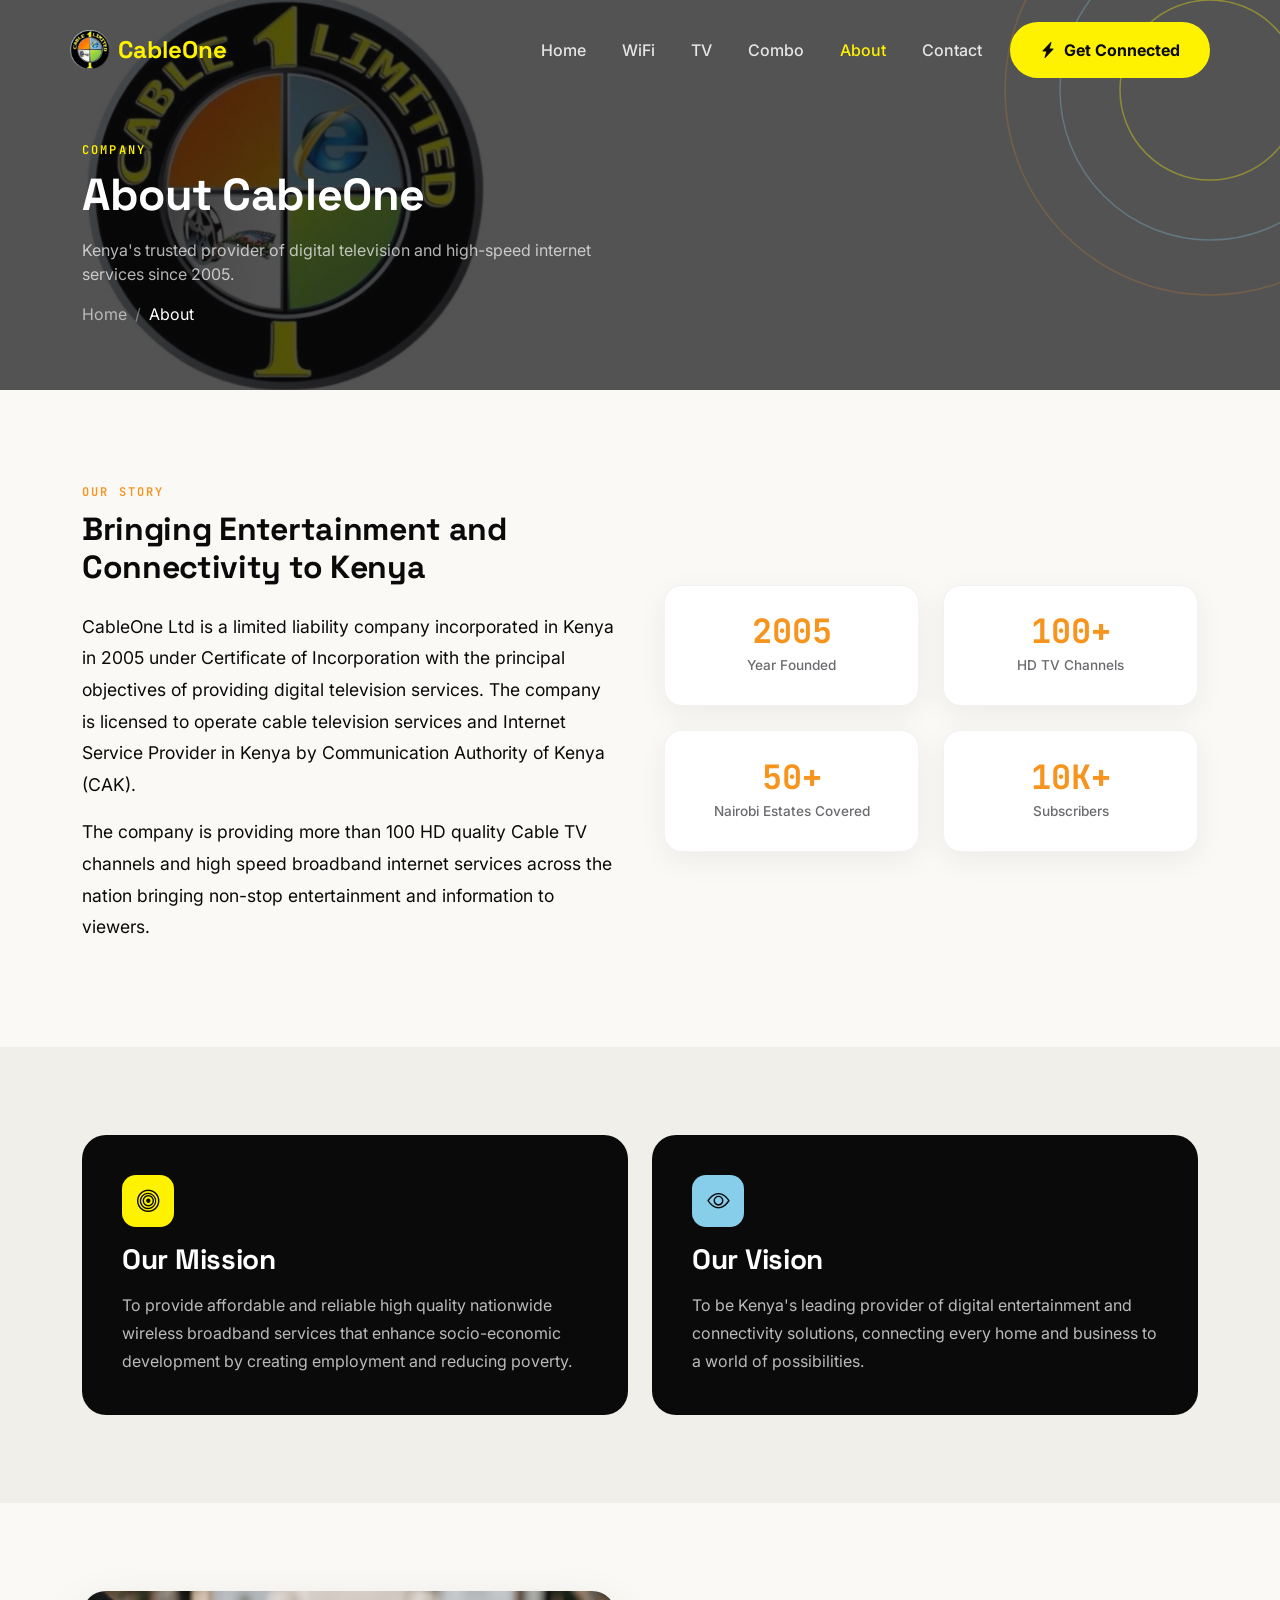
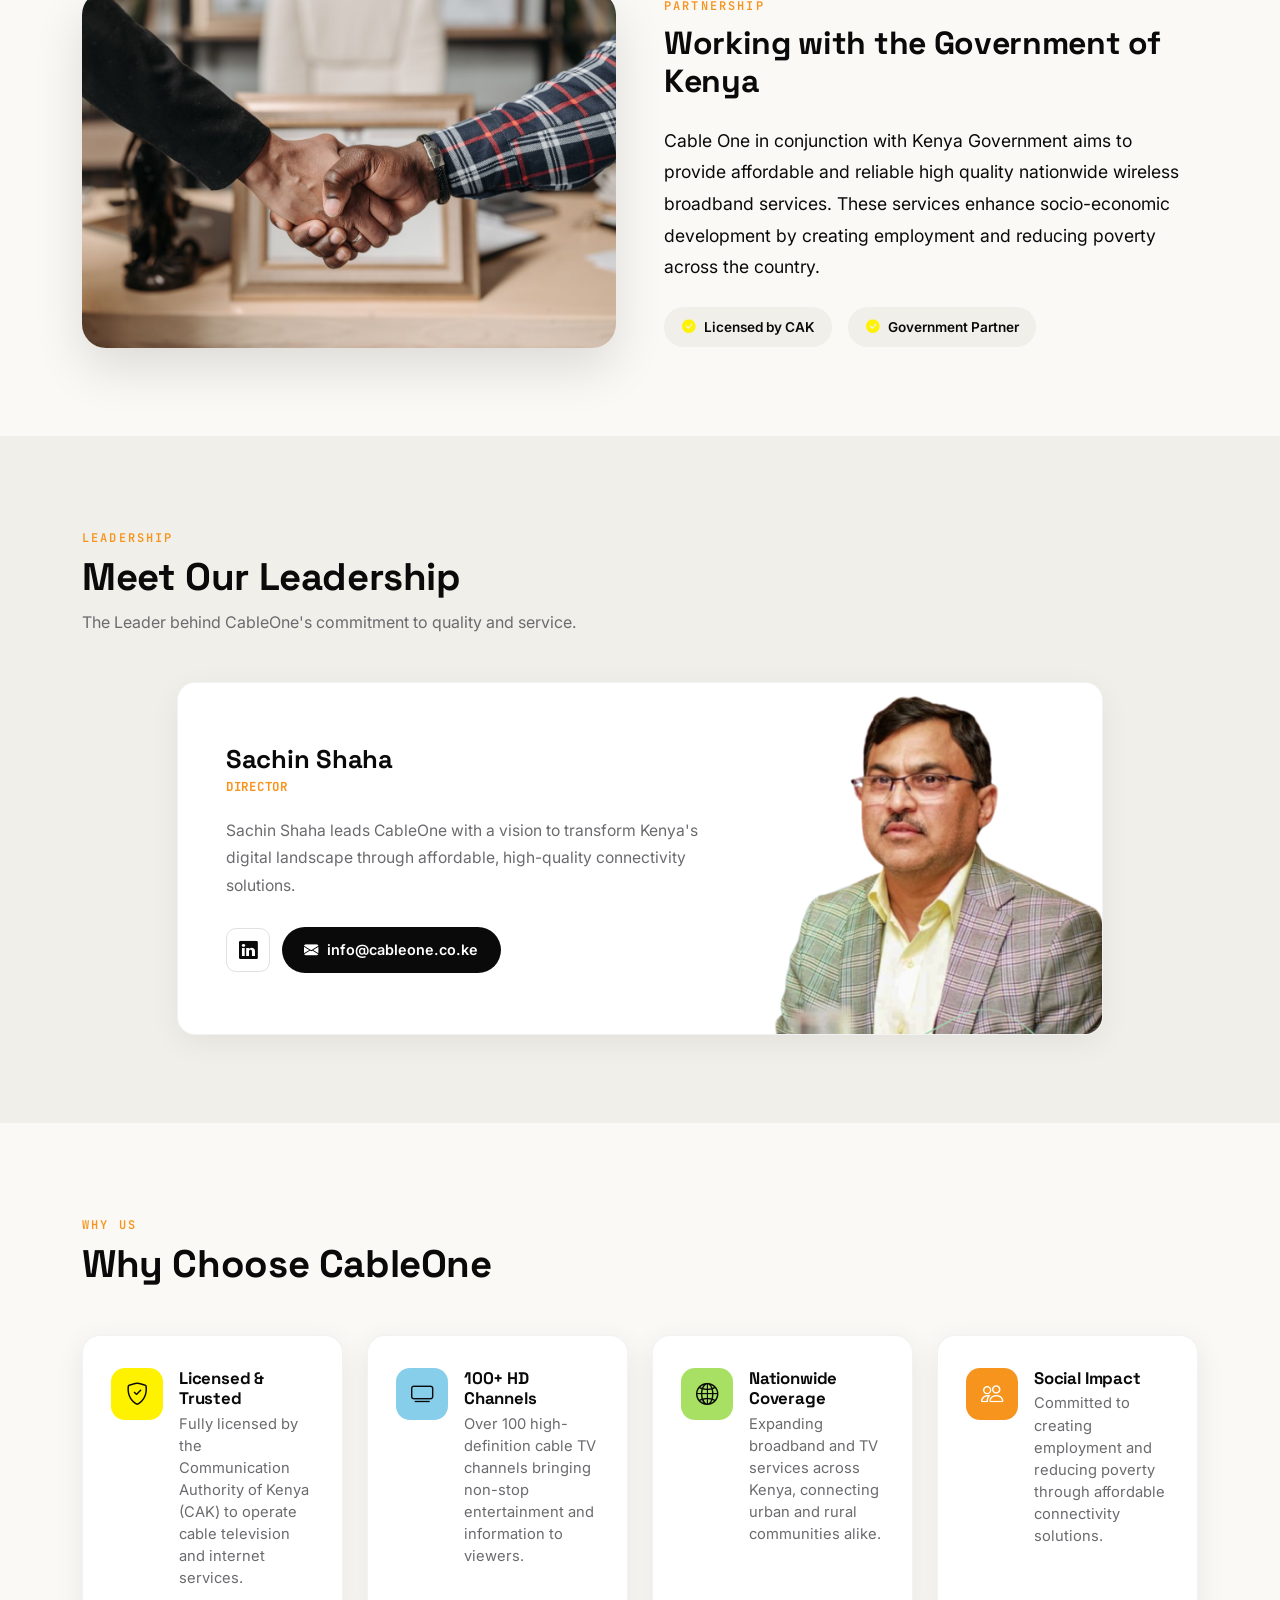
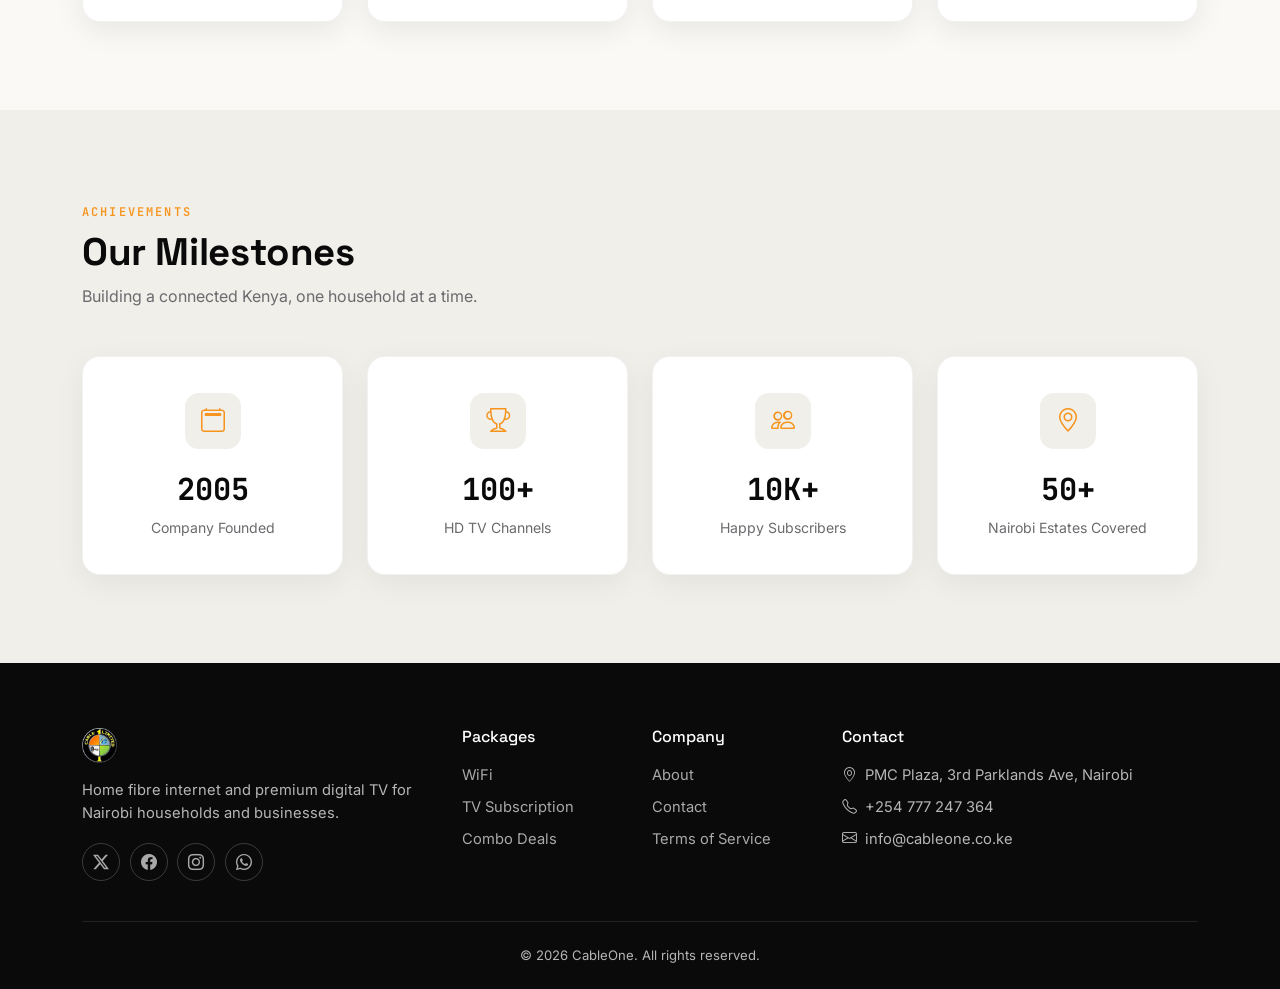
==== about.html @ 4de92687 "Leadership section updated" ====
<!DOCTYPE html>
<html lang="en">
<head>
  <meta charset="utf-8">
  <meta name="viewport" content="width=device-width, initial-scale=1.0">
  <title>About Us — CableOne</title>
  <meta name="description" content="Cable One Ltd is a leading provider of digital television and high-speed internet services in Kenya since 2005.">

  <!-- Favicon -->
  <link rel="icon" type="image/png" sizes="32x32" href="assets/img/cable-one-logo.png">
  <link rel="icon" type="image/png" sizes="16x16" href="assets/img/cable-one-logo.png">
  <link rel="apple-touch-icon" href="assets/img/cable-one-logo.png">

  <link rel="preconnect" href="https://fonts.googleapis.com">
  <link rel="preconnect" href="https://fonts.gstatic.com" crossorigin>
  <link href="https://fonts.googleapis.com/css2?family=Space+Grotesk:wght@500;700&family=Inter:wght@400;500;600;700&family=JetBrains+Mono:wght@500;700&display=swap" rel="stylesheet">

  <link href="https://cdn.jsdelivr.net/npm/bootstrap@5.3.3/dist/css/bootstrap.min.css" rel="stylesheet">
  <link rel="stylesheet" href="https://cdn.jsdelivr.net/npm/bootstrap-icons@1.11.3/font/bootstrap-icons.css">
  <link href="assets/css/style.css" rel="stylesheet">
</head>
<body>

  <!-- Preloader -->
  <div id="preloader">
    <div class="preloader-inner">
      <img src="assets/img/cable-one-logo.png" alt="CableOne" class="preloader-logo">
    </div>
  </div>

  <!-- Header -->
  <header class="c1-header">
    <nav class="navbar navbar-expand-lg container">
      <a class="navbar-brand" href="index.html">
        <img src="assets/img/cable-one-logo.png" alt="CableOne" height="40" class="brand-logo">
        <span style="color: #fff200;">CableOne</span>
      </a>
      <button class="navbar-toggler" type="button" data-bs-toggle="collapse" data-bs-target="#navMain">
        <i class="bi bi-list fs-2" style="color: #fff200;"></i>
      </button>
      <div class="collapse navbar-collapse justify-content-end" id="navMain">
        <ul class="navbar-nav align-items-lg-center gap-lg-1">
          <li class="nav-item"><a class="nav-link" href="index.html">Home</a></li>
          <li class="nav-item"><a class="nav-link" href="wifi.html">WiFi</a></li>
          <li class="nav-item"><a class="nav-link" href="tv.html">TV</a></li>
          <li class="nav-item"><a class="nav-link" href="combo.html">Combo</a></li>
          <li class="nav-item"><a class="nav-link active" href="about.html">About</a></li>
          <li class="nav-item"><a class="nav-link" href="index.html#contact">Contact</a></li>
          <li class="nav-item ms-lg-2 mt-2 mt-lg-0">
            <a class="btn-c1-primary" href="index.html#packages"><i class="bi bi-lightning-charge-fill"></i> Get Connected</a>
          </li>
        </ul>
      </div>
    </nav>
  </header>

  <!-- Hero -->
  <section class="page-hero" style="background-image: url('assets/img/about-us.jpeg'); background-size: cover; background-position: center; position: relative;">
    <div style="position: absolute; top: 0; left: 0; width: 100%; height: 100%; background: rgba(10, 10, 10, 0.7); z-index: 0;"></div>
    <svg class="signal-arcs" viewBox="0 0 420 420" xmlns="http://www.w3.org/2000/svg" style="z-index: 1;">
      <circle cx="210" cy="210" r="90" fill="none" stroke="#fff200" stroke-width="1.5" opacity="0.35"></circle>
      <circle cx="210" cy="210" r="150" fill="none" stroke="#87ceeb" stroke-width="1.5" opacity="0.3"></circle>
      <circle cx="210" cy="210" r="205" fill="none" stroke="#f7941e" stroke-width="1.5" opacity="0.2"></circle>
    </svg>
    <div class="container position-relative" style="z-index: 2;">
      <span class="eyebrow on-dark">Company</span>
      <h1 class="mt-2 mb-3" style="font-size:clamp(2rem,4vw,2.8rem);">About CableOne</h1>
      <p style="color:rgba(255,255,255,.7);max-width:520px;">Kenya's trusted provider of digital television and high-speed internet services since 2005.</p>
      <nav aria-label="breadcrumb" class="mt-3">
        <ol class="breadcrumb mb-0" style="--bs-breadcrumb-divider-color: rgba(255,255,255,.4);">
          <li class="breadcrumb-item"><a href="index.html" style="color:rgba(255,255,255,.6);">Home</a></li>
          <li class="breadcrumb-item active" style="color:#fff;" aria-current="page">About</li>
        </ol>
      </nav>
    </div>
  </section>

  <!-- Introduction -->
  <section class="section">
    <div class="container">
      <div class="row align-items-center g-5">
        <div class="col-lg-6">
          <span class="eyebrow">Our Story</span>
          <h2 class="mt-2 mb-4">Bringing Entertainment and Connectivity to Kenya</h2>
          <p style="font-size:1.1rem; line-height:1.8;">CableOne Ltd is a limited liability company incorporated in Kenya in 2005 under Certificate of Incorporation with the principal objectives of providing digital television services. The company is licensed to operate cable television services and Internet Service Provider in Kenya by Communication Authority of Kenya (CAK).</p>
          <p style="font-size:1.1rem; line-height:1.8;">The company is providing more than 100 HD quality Cable TV channels and high speed broadband internet services across the nation bringing non-stop entertainment and information to viewers.</p>
        </div>
        <div class="col-lg-6">
          <div class="row g-4">
            <div class="col-6">
              <div class="stat-card">
                <div class="stat-number">2005</div>
                <div class="stat-label">Year Founded</div>
              </div>
            </div>
            <div class="col-6">
              <div class="stat-card">
                <div class="stat-number">100+</div>
                <div class="stat-label">HD TV Channels</div>
              </div>
            </div>
            <div class="col-6">
              <div class="stat-card">
                <div class="stat-number">50+</div>
                <div class="stat-label">Nairobi Estates Covered</div>
              </div>
            </div>
            <div class="col-6">
              <div class="stat-card">
                <div class="stat-number">10K+</div>
                <div class="stat-label">Subscribers</div>
              </div>
            </div>
          </div>
        </div>
      </div>
    </div>
  </section>

  <!-- Mission & Vision -->
  <section class="section section-alt">
    <div class="container">
      <div class="row g-4">
        <div class="col-lg-6">
          <div class="mission-card">
            <div class="icon-badge" style="background:var(--c1-yellow); color:var(--ink);"><i class="bi bi-bullseye"></i></div>
            <h3 class="mt-3">Our Mission</h3>
            <p>To provide affordable and reliable high quality nationwide wireless broadband services that enhance socio-economic development by creating employment and reducing poverty.</p>
          </div>
        </div>
        <div class="col-lg-6">
          <div class="mission-card">
            <div class="icon-badge" style="background:var(--c1-blue);"><i class="bi bi-eye"></i></div>
            <h3 class="mt-3">Our Vision</h3>
            <p>To be Kenya's leading provider of digital entertainment and connectivity solutions, connecting every home and business to a world of possibilities.</p>
          </div>
        </div>
      </div>
    </div>
  </section>

  <!-- Government Partnership -->
  <section class="section">
    <div class="container">
      <div class="row align-items-center g-5">
        <div class="col-lg-6 order-lg-2">
          <span class="eyebrow">Partnership</span>
          <h2 class="mt-2 mb-4">Working with the Government of Kenya</h2>
          <p style="font-size:1.1rem; line-height:1.8;">Cable One in conjunction with Kenya Government aims to provide affordable and reliable high quality nationwide wireless broadband services. These services enhance socio-economic development by creating employment and reducing poverty across the country.</p>
          <div class="d-flex gap-3 mt-4">
            <div class="partnership-badge">
              <i class="bi bi-check-circle-fill" style="color:var(--c1-yellow);"></i> Licensed by CAK
            </div>
            <div class="partnership-badge">
              <i class="bi bi-check-circle-fill" style="color:var(--c1-yellow);"></i> Government Partner
            </div>
          </div>
        </div>
        <div class="col-lg-6 order-lg-1">
          <div class="partner-image">
            <img src="assets/img/government-partnership.jpg" alt="CableOne Government Partnership" class="img-fluid rounded-4" style="width:100%; min-height:300px; background:var(--c1-dark); object-fit:cover;">
          </div>
        </div>
      </div>
    </div>
  </section>

  <!-- Leadership -->
  <section id="leadership" class="section section-alt">
    <div class="container">
      <div class="section-title">
        <span class="eyebrow">Leadership</span>
        <h2>Meet Our Leadership</h2>
        <p>The Leader behind CableOne's commitment to quality and service.</p>
      </div>

      <div class="row justify-content-center">
        <div class="col-lg-10">
          <div class="leader-card">
            <div class="leader-info">
              <h4>Sachin Shaha</h4>
              <p class="leader-title">Director</p>
              <p class="leader-bio">Sachin Shaha leads CableOne with a vision to transform Kenya's digital landscape through affordable, high-quality connectivity solutions.</p>
              <div class="leader-social">
                <a href="#" aria-label="LinkedIn" class="social-icon-btn"><i class="bi bi-linkedin"></i></a>
                <a href="mailto:info@cableone.co.ke" class="social-email-btn"><i class="bi bi-envelope-fill"></i> info@cableone.co.ke</a>
              </div>
            </div>
            <div class="leader-photo">
              <img src="assets/img/SACHIN-2.png" alt="Sachin Shaha, Director of CableOne">
            </div>
          </div>
        </div>
      </div>
    </div>
  </section>

  <!-- Why Choose Us -->
  <section class="section">
    <div class="container">
      <div class="section-title">
        <span class="eyebrow">Why Us</span>
        <h2>Why Choose CableOne</h2>
      </div>
      <div class="row g-4">
        <div class="col-md-6 col-lg-3">
          <div class="why-card">
            <div class="icon-badge"><i class="bi bi-shield-check"></i></div>
            <div>
              <h4>Licensed & Trusted</h4>
              <p>Fully licensed by the Communication Authority of Kenya (CAK) to operate cable television and internet services.</p>
            </div>
          </div>
        </div>
        <div class="col-md-6 col-lg-3">
          <div class="why-card">
            <div class="icon-badge" style="background:var(--c1-blue);"><i class="bi bi-tv"></i></div>
            <div>
              <h4>100+ HD Channels</h4>
              <p>Over 100 high-definition cable TV channels bringing non-stop entertainment and information to viewers.</p>
            </div>
          </div>
        </div>
        <div class="col-md-6 col-lg-3">
          <div class="why-card">
            <div class="icon-badge" style="background:var(--c1-green);"><i class="bi bi-globe2"></i></div>
            <div>
              <h4>Nationwide Coverage</h4>
              <p>Expanding broadband and TV services across Kenya, connecting urban and rural communities alike.</p>
            </div>
          </div>
        </div>
        <div class="col-md-6 col-lg-3">
          <div class="why-card">
            <div class="icon-badge" style="background:var(--c1-orange);color:#fff;"><i class="bi bi-people"></i></div>
            <div>
              <h4>Social Impact</h4>
              <p>Committed to creating employment and reducing poverty through affordable connectivity solutions.</p>
            </div>
          </div>
        </div>
      </div>
    </div>
  </section>

  <!-- Achievements -->
  <section class="section section-alt">
    <div class="container">
      <div class="section-title">
        <span class="eyebrow">Achievements</span>
        <h2>Our Milestones</h2>
        <p>Building a connected Kenya, one household at a time.</p>
      </div>
      <div class="row g-4">
        <div class="col-md-6 col-lg-3">
          <div class="achievement-card text-center">
            <div class="achievement-icon"><i class="bi bi-calendar2"></i></div>
            <div class="achievement-number">2005</div>
            <p class="achievement-label">Company Founded</p>
          </div>
        </div>
        <div class="col-md-6 col-lg-3">
          <div class="achievement-card text-center">
            <div class="achievement-icon"><i class="bi bi-trophy"></i></div>
            <div class="achievement-number">100+</div>
            <p class="achievement-label">HD TV Channels</p>
          </div>
        </div>
        <div class="col-md-6 col-lg-3">
          <div class="achievement-card text-center">
            <div class="achievement-icon"><i class="bi bi-people"></i></div>
            <div class="achievement-number">10K+</div>
            <p class="achievement-label">Happy Subscribers</p>
          </div>
        </div>
        <div class="col-md-6 col-lg-3">
          <div class="achievement-card text-center">
            <div class="achievement-icon"><i class="bi bi-geo-alt"></i></div>
            <div class="achievement-number">50+</div>
            <p class="achievement-label">Nairobi Estates Covered</p>
          </div>
        </div>
      </div>
    </div>
  </section>

  <!-- Footer -->
  <footer class="c1-footer">
    <div class="container">
      <div class="row g-4">
        <div class="col-lg-4 col-md-6">
          <div class="footer-brand mb-3">
            <img src="assets/img/cable-one-logo.png" alt="CableOne" height="35">
          </div>
          <p style="font-size:0.92rem;">Home fibre internet and premium digital TV for Nairobi households and businesses.</p>
          <div class="social-links">
            <a href="#" aria-label="Twitter"><i class="bi bi-twitter-x"></i></a>
            <a href="#" aria-label="Facebook"><i class="bi bi-facebook"></i></a>
            <a href="#" aria-label="Instagram"><i class="bi bi-instagram"></i></a>
            <a href="https://wa.me/254703700706" aria-label="WhatsApp" target="_blank" rel="noopener"><i class="bi bi-whatsapp"></i></a>
          </div>
        </div>
        <div class="col-lg-2 col-md-3 col-6">
          <h5>Packages</h5>
          <ul>
            <li><a href="wifi.html">WiFi</a></li>
            <li><a href="tv.html">TV Subscription</a></li>
            <li><a href="combo.html">Combo Deals</a></li>
          </ul>
        </div>
        <div class="col-lg-2 col-md-3 col-6">
          <h5>Company</h5>
          <ul>
            <li><a href="about.html">About</a></li>
            <li><a href="index.html#contact">Contact</a></li>
            <li><a href="#">Terms of Service</a></li>
          </ul>
        </div>
        <div class="col-lg-4 col-md-12">
          <h5>Contact</h5>
          <ul>
            <li><i class="bi bi-geo-alt me-1"></i> PMC Plaza, 3rd Parklands Ave, Nairobi</li>
            <li><i class="bi bi-telephone me-1"></i> +254 777 247 364</li>
            <li><i class="bi bi-envelope me-1"></i> info@cableone.co.ke</li>
          </ul>
        </div>
      </div>
      <div class="footer-bottom text-center">&copy; <span id="year"></span> CableOne. All rights reserved.</div>
    </div>
  </footer>

  <a href="#" class="scroll-top"><i class="bi bi-arrow-up"></i></a>

  <script src="https://cdn.jsdelivr.net/npm/bootstrap@5.3.3/dist/js/bootstrap.bundle.min.js"></script>
  <script src="assets/js/script.js"></script>
  <script>document.getElementById('year').textContent = new Date().getFullYear();</script>
</body>
</html>
---- assets/css/style.css ----
/* =========================================================
   CableOne — Home Fibre, TV & Internet
   Design system: "Signal" — concentric broadcast arcs +
   signal-bar tier indicators encode package speed visually.
   ========================================================= */

:root {
  /* Brand (locked) */
  --c1-yellow: #fff200;
  --c1-orange: #f7941e;
  --c1-blue: #87ceeb;
  --c1-green: #a8e063;
  --c1-black: #0a0a0a;
  --c1-silver: #d1d3d4;

  /* Supporting neutrals */
  --ink: #0a0a0a;
  --ink-soft: #1c1c1e;
  --panel: #141416;
  --panel-border: #2a2a2d;
  --paper: #faf9f6;
  --paper-dim: #f0efe9;
  --muted: #6b6b6f;

  /* Type */
  --f-display: "Space Grotesk", sans-serif;
  --f-body: "Inter", sans-serif;
  --f-mono: "JetBrains Mono", monospace;

  --radius: 18px;
}

/* -------------------- Preloader -------------------- */
#preloader {
  position: fixed;
  top: 0;
  left: 0;
  width: 100%;
  height: 100%;
  background: #0a0a0a;
  display: flex;
  justify-content: center;
  align-items: center;
  z-index: 9999;
  transition: opacity 0.6s ease, visibility 0.6s ease;
}

#preloader.hide {
  opacity: 0;
  visibility: hidden;
}

.preloader-inner {
  text-align: center;
}

.preloader-logo {
  width: 100px;
  height: auto;
  animation: preloaderPulse 1.8s ease-in-out infinite;
}

.preloader-spinner {
  width: 40px;
  height: 40px;
  margin: 20px auto 0;
  border: 3px solid rgba(255, 242, 0, 0.1);
  border-top: 3px solid #fff200;
  border-radius: 50%;
  animation: preloaderSpin 0.8s linear infinite;
}

@keyframes preloaderPulse {
  0%, 100% { transform: scale(1); opacity: 1; }
  50% { transform: scale(1.05); opacity: 0.8; }
}

@keyframes preloaderSpin {
  0% { transform: rotate(0deg); }
  100% { transform: rotate(360deg); }
}


/* -------------------- Combo Icons (TV + WiFi) -------------------- */
.combo-icons {
  display: flex;
  align-items: center;
  justify-content: flex-start;
  gap: 0.5rem;
  font-size: 1.6rem;
}

.combo-icon-tv {
  color: var(--c1-blue);
}

.combo-icon-plus {
  font-size: 1rem;
  color: var(--muted);
}

.combo-icon-wifi {
  color: var(--panel-border);
  transition: color 0.3s ease;
}

.combo-icon-wifi[data-tier="1"] { color: var(--c1-orange); opacity: 0.4; }
.combo-icon-wifi[data-tier="2"] { color: var(--c1-orange); opacity: 0.7; }
.combo-icon-wifi[data-tier="3"] { color: var(--c1-orange); opacity: 0.9; }
.combo-icon-wifi[data-tier="4"] { color: var(--c1-orange); opacity: 1; }

/* Featured combo card icon colors */
.combo-card.featured .combo-icon-tv { color: var(--c1-yellow); }
.combo-card.featured .combo-icon-plus { color: rgba(255,255,255,0.4); }
.combo-card.featured .combo-icon-wifi { color: var(--c1-yellow); }


* { box-sizing: border-box; }

html { scroll-behavior: smooth; }

body {
  font-family: var(--f-body);
  color: var(--ink);
  background: var(--paper);
  -webkit-font-smoothing: antialiased;
}

h1, h2, h3, h4, .display-font {
  font-family: var(--f-display);
  font-weight: 700;
  letter-spacing: -0.01em;
}

.mono { font-family: var(--f-mono); }

a { text-decoration: none; }

.eyebrow {
  font-family: var(--f-mono);
  text-transform: uppercase;
  letter-spacing: 0.18em;
  font-size: 0.75rem;
  font-weight: 600;
  color: var(--c1-orange);
}

.eyebrow.on-dark { color: var(--c1-yellow); }

/* -------------------- Buttons -------------------- */
.btn-c1-primary {
  background: var(--c1-yellow);
  border: 2px solid var(--c1-yellow);
  color: var(--ink);
  font-weight: 700;
  padding: 0.85rem 1.75rem;
  border-radius: 999px;
  font-family: var(--f-body);
  transition: transform 0.15s ease, box-shadow 0.15s ease, background 0.15s ease;
  display: inline-flex;
  align-items: center;
  gap: 0.5rem;
}
.btn-c1-primary:hover {
  background: #e6db00;
  border-color: #e6db00;
  color: var(--ink);
  transform: translateY(-2px);
  box-shadow: 0 10px 24px rgba(255, 242, 0, 0.35);
}

.btn-c1-outline {
  background: transparent;
  border: 2px solid rgba(255, 255, 255, 0.35);
  color: #fff;
  font-weight: 600;
  padding: 0.85rem 1.75rem;
  border-radius: 999px;
  transition: border-color 0.15s ease, background 0.15s ease;
  display: inline-flex;
  align-items: center;
  gap: 0.5rem;
}
.btn-c1-outline:hover {
  border-color: #fff;
  background: rgba(255, 255, 255, 0.08);
  color: #fff;
}

.btn-c1-outline-dark {
  background: transparent;
  border: 2px solid var(--ink);
  color: var(--ink);
  font-weight: 600;
  padding: 0.7rem 1.4rem;
  border-radius: 999px;
  transition: all 0.15s ease;
  display: inline-flex;
  align-items: center;
  gap: 0.5rem;
}
.btn-c1-outline-dark:hover {
  background: var(--ink);
  color: #fff;
}

.btn-subscribe {
  width: 100%;
  background: var(--ink);
  color: #fff;
  border: none;
  border-radius: 999px;
  padding: 0.75rem 1rem;
  font-weight: 700;
  letter-spacing: 0.02em;
  transition: background 0.15s ease, transform 0.15s ease;
}
.btn-subscribe:hover { background: var(--c1-orange); transform: translateY(-2px); }
.btn-subscribe.featured { background: var(--c1-yellow); color: var(--ink); }
.btn-subscribe.featured:hover { background: #e6db00; }

/* -------------------- Navbar -------------------- */
.c1-header {
  position: fixed;
  top: 0;
  left: 0;
  right: 0;
  z-index: 1000;
  padding: 0.9rem 0;
  background: rgba(10, 10, 10, 0.0);
  transition: background 0.25s ease, padding 0.25s ease, box-shadow 0.25s ease;
}
.c1-header.scrolled {
  background: rgba(10, 10, 10, 0.92);
  backdrop-filter: blur(10px);
  padding: 0.6rem 0;
  box-shadow: 0 6px 24px rgba(0,0,0,0.25);
}
.c1-header .navbar-brand {
  font-family: var(--f-display);
  font-weight: 700;
  font-size: 1.5rem;
  color: #fff;
  display: flex;
  align-items: center;
  gap: 0.5rem;
}
.c1-header .navbar-brand .brand-logo {
  height: 40px;
  width: auto;
}
.c1-header .nav-link {
  color: rgba(255,255,255,0.85);
  font-weight: 500;
  padding: 0.5rem 1rem !important;
}
.c1-header .nav-link:hover,
.c1-header .nav-link.active { color: var(--c1-yellow); }
.c1-header .navbar-toggler { border: none; color: #fff; }
.c1-header .navbar-toggler:focus { box-shadow: none; }

@media (max-width: 991.98px) {
  .c1-header .navbar-collapse {
    background: rgba(10,10,10,0.97);
    margin-top: 0.75rem;
    padding: 1rem 1.25rem;
    border-radius: 16px;
  }
}

/* -------------------- Hero (signal arcs signature) -------------------- */
.c1-hero {
  position: relative;
  background: radial-gradient(120% 120% at 85% 10%, #171712 0%, var(--ink) 55%);
  color: #fff;
  padding: 9.5rem 0 6rem;
  overflow: hidden;
}
.c1-hero .hero-video {
  position: absolute;
  top: 0;
  left: 0;
  width: 100%;
  height: 100%;
  object-fit: cover;
  z-index: 0;
  opacity: 0.07;
}
.c1-hero .signal-arcs {
  position: absolute;
  top: 50%;
  right: -8%;
  transform: translateY(-50%);
  width: 620px;
  height: 620px;
  pointer-events: none;
  z-index: 1;
}
.c1-hero .signal-arcs circle {
  fill: none;
  stroke-width: 1.5;
}
@media (prefers-reduced-motion: no-preference) {
  .c1-hero .arc-pulse { animation: arcPulse 3.6s ease-in-out infinite; }
  .c1-hero .arc-pulse.a2 { animation-delay: 0.5s; }
  .c1-hero .arc-pulse.a3 { animation-delay: 1s; }
}
@keyframes arcPulse {
  0%, 100% { opacity: 0.15; }
  50% { opacity: 0.55; }
}
.c1-hero .hero-copy { position: relative; z-index: 2; max-width: 640px; }
.c1-hero h1 {
  font-size: clamp(2.4rem, 5vw, 3.6rem);
  line-height: 1.08;
  margin-bottom: 1.1rem;
}
.c1-hero h1 .accent { color: var(--c1-yellow); }
.c1-hero p.lead-copy {
  color: rgba(255,255,255,0.72);
  font-size: 1.15rem;
  margin-bottom: 2rem;
  max-width: 520px;
}
.c1-hero .hero-stats {
  display: flex;
  gap: 2.25rem;
  margin-top: 3rem;
  padding-top: 2rem;
  border-top: 1px solid rgba(255,255,255,0.12);
  position: relative;
  z-index: 2;
}
.c1-hero .hero-stats .stat-num {
  font-family: var(--f-mono);
  font-size: 1.6rem;
  font-weight: 700;
  color: var(--c1-yellow);
}
.c1-hero .hero-stats .stat-label {
  font-size: 0.8rem;
  color: rgba(255,255,255,0.55);
}

.page-hero {
  position: relative;
  background: radial-gradient(120% 140% at 90% 0%, #171712 0%, var(--ink) 60%);
  color: #fff;
  padding: 8.5rem 0 4rem;
  overflow: hidden;
}
.page-hero .signal-arcs { position: absolute; top: -120px; right: -140px; width: 420px; height: 420px; }

/* -------------------- Section scaffolding -------------------- */
.section { padding: 5.5rem 0; }
.section-alt { background: var(--paper-dim); }
.section-title { margin-bottom: 3rem; }
.section-title h2 {
  font-size: clamp(1.8rem, 3vw, 2.4rem);
  margin: 0.4rem 0 0.6rem;
}
.section-title p { color: var(--muted); max-width: 560px; }

/* -------------------- Why us floating cards -------------------- */
.why-card {
  background: #fff;
  border-radius: var(--radius);
  padding: 2rem 1.75rem;
  height: 100%;
  box-shadow: 0 8px 30px rgba(10, 10, 10, 0.08);
  border: 1px solid rgba(10, 10, 10, 0.05);
  transition: transform 0.3s ease, box-shadow 0.3s ease;
  display: flex;
  gap: 1rem;
  align-items: flex-start;
}
.why-card:hover {
  transform: translateY(-6px);
  box-shadow: 0 16px 48px rgba(10, 10, 10, 0.12);
}
.why-card .icon-badge {
  flex: none;
  width: 52px;
  height: 52px;
  border-radius: 14px;
  display: flex;
  align-items: center;
  justify-content: center;
  font-size: 1.4rem;
  color: var(--ink);
  background: var(--c1-yellow);
}
.why-card:nth-child(2) .icon-badge { background: var(--c1-blue); }
.why-card:nth-child(3) .icon-badge { background: var(--c1-green); }
.why-card:nth-child(4) .icon-badge { background: var(--c1-orange); color: #fff; }
.why-card h4 { font-size: 1.05rem; margin-bottom: 0.25rem; }
.why-card p { color: var(--muted); font-size: 0.92rem; margin: 0; }

/* Legacy why-item support */
.why-item {
  display: flex;
  gap: 1rem;
  align-items: flex-start;
}
.why-item .icon-badge {
  flex: none;
  width: 52px; height: 52px;
  border-radius: 14px;
  display: flex; align-items: center; justify-content: center;
  font-size: 1.4rem;
  color: var(--ink);
  background: var(--c1-yellow);
}
.why-item h4 { font-size: 1.05rem; margin-bottom: 0.25rem; }
.why-item p { color: var(--muted); font-size: 0.92rem; margin: 0; }

/* -------------------- WiFi curved icons -------------------- */
.wifi-icon {
  display: flex;
  align-items: center;
  justify-content: flex-start;
  font-size: 1.8rem;
  color: var(--panel-border);
}
.wifi-icon i {
  transition: color 0.3s ease;
}
.wifi-icon[data-tier="1"] i { color: var(--c1-orange); opacity: 0.4; }
.wifi-icon[data-tier="2"] i { color: var(--c1-orange); opacity: 0.7; }
.wifi-icon[data-tier="3"] i { color: var(--c1-orange); opacity: 0.9; }
.wifi-icon[data-tier="4"] i { color: var(--c1-orange); opacity: 1; }

.pkg-card.featured .wifi-icon i { color: var(--c1-yellow); }
.pkg-card.featured .wifi-icon { color: var(--c1-yellow); }

/* Legacy signal-bars support */
.signal-bars {
  display: flex;
  align-items: flex-end;
  gap: 4px;
  height: 22px;
}
.signal-bars span {
  width: 6px;
  background: var(--panel-border);
  border-radius: 2px;
}
.signal-bars span:nth-child(1) { height: 35%; }
.signal-bars span:nth-child(2) { height: 55%; }
.signal-bars span:nth-child(3) { height: 75%; }
.signal-bars span:nth-child(4) { height: 100%; }
.signal-bars[data-tier="1"] span:nth-child(1) { background: var(--c1-orange); }
.signal-bars[data-tier="2"] span:nth-child(1),
.signal-bars[data-tier="2"] span:nth-child(2) { background: var(--c1-orange); }
.signal-bars[data-tier="3"] span:nth-child(1),
.signal-bars[data-tier="3"] span:nth-child(2),
.signal-bars[data-tier="3"] span:nth-child(3) { background: var(--c1-orange); }
.signal-bars[data-tier="4"] span { background: var(--c1-orange); }

/* -------------------- Dancing cards animation -------------------- */
.dancing-card {
  animation: dance 3s ease-in-out infinite;
}
.dancing-card:nth-child(1) { animation-delay: 0s; }
.dancing-card:nth-child(2) { animation-delay: 0.4s; }
.dancing-card:nth-child(3) { animation-delay: 0.8s; }
.dancing-card:nth-child(4) { animation-delay: 1.2s; }

@keyframes dance {
  0%, 100% { transform: translateY(0px); }
  50% { transform: translateY(-8px); }
}

/* -------------------- Floating package cards -------------------- */
.pkg-card {
  background: #fff;
  border-radius: var(--radius);
  padding: 2rem 1.75rem;
  height: 100%;
  box-shadow: 0 2px 8px rgba(10,10,10,0.04);
  border: 1px solid rgba(10,10,10,0.06);
  transition: transform 0.2s ease, box-shadow 0.2s ease, border-color 0.2s ease;
  position: relative;
}
.pkg-card:hover {
  transform: translateY(-8px);
  box-shadow: 0 24px 48px rgba(10,10,10,0.12);
}
.pkg-card.featured {
  background: var(--ink);
  color: #fff;
  border-color: var(--ink);
}
.pkg-card.featured .pkg-name,
.pkg-card.featured .pkg-desc { color: rgba(255,255,255,0.9); }
.pkg-card.featured .pkg-price { color: var(--c1-yellow); }
.pkg-card.featured .pkg-price .unit { color: rgba(255,255,255,0.5); }
.pkg-card.featured .pkg-feature { color: rgba(255,255,255,0.75); }
.pkg-card.featured .pkg-feature i { color: var(--c1-yellow); }

.pkg-badge {
  position: absolute;
  top: -12px;
  right: 1.5rem;
  background: var(--c1-yellow);
  color: var(--ink);
  font-family: var(--f-mono);
  font-size: 0.68rem;
  font-weight: 700;
  letter-spacing: 0.06em;
  text-transform: uppercase;
  padding: 0.35rem 0.7rem;
  border-radius: 999px;
}

.pkg-name { font-family: var(--f-display); font-weight: 700; font-size: 1.15rem; margin-bottom: 1.1rem; }
.pkg-price { font-family: var(--f-mono); font-size: 2.1rem; font-weight: 700; line-height: 1; margin-bottom: 0.2rem; }
.pkg-price .unit { font-size: 0.85rem; font-weight: 500; color: var(--muted); }
.pkg-desc { color: var(--muted); font-size: 0.88rem; margin-bottom: 1.4rem; }
.pkg-features { list-style: none; padding: 0; margin: 0 0 1.6rem; }
.pkg-feature { display: flex; gap: 0.55rem; align-items: flex-start; font-size: 0.92rem; color: #333; margin-bottom: 0.65rem; }
.pkg-feature i { color: var(--c1-orange); margin-top: 0.15rem; }

/* -------------------- TV feature card -------------------- */
.tv-card {
  background: var(--ink);
  color: #fff;
  border-radius: 24px;
  padding: 3rem;
  position: relative;
  overflow: hidden;
}
.tv-card .signal-arcs { position: absolute; bottom: -140px; left: -120px; width: 380px; height: 380px; opacity: 0.5; }
.tv-card .tv-icon-tile {
  width: 60px; height: 60px; border-radius: 16px;
  background: var(--c1-blue);
  color: var(--ink);
  display: flex; align-items: center; justify-content: center;
  font-size: 1.6rem;
  margin-bottom: 1.5rem;
}
.tv-price { font-family: var(--f-mono); font-size: 2.6rem; font-weight: 700; color: var(--c1-yellow); }
.channel-pill {
  display: inline-flex; align-items: center; gap: 0.4rem;
  background: rgba(255,255,255,0.08);
  border: 1px solid rgba(255,255,255,0.14);
  border-radius: 999px;
  padding: 0.4rem 0.9rem;
  font-size: 0.85rem;
  margin: 0 0.4rem 0.5rem 0;
}
.channel-pill i { color: var(--c1-green); }

/* TV Section Image */
.tv-section-image {
  border-radius: var(--radius);
  overflow: hidden;
  box-shadow: 0 12px 40px rgba(10, 10, 10, 0.10);
  margin-bottom: 1.5rem;
}
.tv-section-image img {
  width: 100%;
  height: auto;
  display: block;
}

/* -------------------- Combo cards -------------------- */
.combo-card {
  background: #fff;
  border-radius: var(--radius);
  padding: 1.9rem;
  height: 100%;
  border: 2px solid transparent;
  background-image: linear-gradient(#fff, #fff), linear-gradient(135deg, var(--c1-orange), var(--c1-blue));
  background-origin: border-box;
  background-clip: padding-box, border-box;
  box-shadow: 0 2px 8px rgba(10,10,10,0.04);
  transition: transform 0.2s ease, box-shadow 0.2s ease;
  position: relative;
}
.combo-card:hover { transform: translateY(-8px); box-shadow: 0 24px 48px rgba(10,10,10,0.12); }
.combo-card .combo-tag {
  font-family: var(--f-mono);
  font-size: 0.7rem;
  text-transform: uppercase;
  letter-spacing: 0.08em;
  color: var(--c1-orange);
  font-weight: 700;
}
.combo-card .combo-price { font-family: var(--f-mono); font-weight: 700; font-size: 1.9rem; margin: 0.5rem 0 1rem; }
.combo-card .combo-includes { font-size: 0.88rem; color: var(--muted); margin-bottom: 1.4rem; }

/* -------------------- FAQ -------------------- */
.c1-faq .accordion-button {
  font-family: var(--f-display);
  font-weight: 600;
  background: #fff;
}
.c1-faq .accordion-button:not(.collapsed) {
  background: var(--paper-dim);
  color: var(--ink);
  box-shadow: none;
}
.c1-faq .accordion-button:focus { box-shadow: none; }
.c1-faq .accordion-item { border: 1px solid rgba(10,10,10,0.08); border-radius: 12px !important; overflow: hidden; margin-bottom: 0.75rem; }

/* -------------------- Coverage / contact -------------------- */
.contact-info-item { display: flex; gap: 1rem; align-items: flex-start; margin-bottom: 1.6rem; }
.contact-info-item .icon-badge {
  flex: none; width: 46px; height: 46px; border-radius: 12px;
  background: var(--paper-dim);
  display: flex; align-items: center; justify-content: center;
  color: var(--c1-orange); font-size: 1.2rem;
}
.contact-info-item h4 { font-size: 0.95rem; margin-bottom: 0.15rem; }
.contact-info-item p, .contact-info-item a { color: var(--muted); font-size: 0.92rem; margin: 0; }
.map-frame { border-radius: var(--radius); overflow: hidden; border: 1px solid rgba(10,10,10,0.08); }
.map-frame iframe { width: 100%; height: 100%; min-height: 320px; display: block; }

/* -------------------- Footer -------------------- */
.c1-footer { background: var(--ink); color: rgba(255,255,255,0.7); padding: 4rem 0 1.5rem; }
.c1-footer h5 { color: #fff; font-family: var(--f-display); font-size: 1rem; margin-bottom: 1.1rem; }
.c1-footer a { color: rgba(255,255,255,0.65); }
.c1-footer a:hover { color: var(--c1-yellow); }
.c1-footer ul { list-style: none; padding: 0; margin: 0; }
.c1-footer li { margin-bottom: 0.6rem; font-size: 0.92rem; }
.c1-footer .footer-brand { font-family: var(--f-display); font-size: 1.4rem; color: #fff; font-weight: 700; }
.c1-footer .social-links { display: flex; gap: 0.6rem; margin-top: 1.2rem; }
.c1-footer .social-links a {
  width: 38px; height: 38px; border-radius: 50%;
  border: 1px solid rgba(255,255,255,0.2);
  display: flex; align-items: center; justify-content: center;
}
.c1-footer .social-links a:hover { background: var(--c1-yellow); border-color: var(--c1-yellow); color: var(--ink); }
.c1-footer .footer-bottom { border-top: 1px solid rgba(255,255,255,0.1); margin-top: 2.5rem; padding-top: 1.5rem; font-size: 0.82rem; }

/* -------------------- Sticky mobile subscribe bar -------------------- */
.mobile-cta-bar {
  position: fixed; bottom: 0; left: 0; right: 0;
  background: var(--ink);
  padding: 0.8rem 1rem;
  z-index: 999;
  display: none;
  box-shadow: 0 -8px 24px rgba(0,0,0,0.2);
}
@media (max-width: 767.98px) { .mobile-cta-bar { display: block; } body { padding-bottom: 4.2rem; } }

/* -------------------- Modal (subscribe form) -------------------- */
.subscribe-modal .modal-content {
  border-radius: 22px;
  border: none;
  overflow: hidden;
}
.subscribe-modal .modal-header {
  background: var(--ink);
  color: #fff;
  border: none;
  padding: 1.6rem 1.8rem 1.2rem;
}
.subscribe-modal .modal-header .modal-title { font-family: var(--f-display); font-weight: 700; }
.subscribe-modal .modal-header small { color: rgba(255,255,255,0.55); font-family: var(--f-mono); }
.subscribe-modal .btn-close { filter: invert(1); }
.subscribe-modal .modal-body { padding: 1.8rem; }
.subscribe-modal .form-label { font-size: 0.85rem; font-weight: 600; color: var(--ink); }
.subscribe-modal .form-control, .subscribe-modal .form-select {
  border-radius: 12px;
  border: 1.5px solid #e5e4e0;
  padding: 0.7rem 0.9rem;
}
.subscribe-modal .form-control:focus, .subscribe-modal .form-select:focus {
  border-color: var(--c1-orange);
  box-shadow: 0 0 0 3px rgba(247,148,30,0.15);
}
.plan-chip {
  display: flex; align-items: center; justify-content: space-between;
  background: var(--paper-dim);
  border-radius: 12px;
  padding: 0.7rem 1rem;
  margin-bottom: 1.2rem;
  font-family: var(--f-mono);
  font-size: 0.9rem;
}
.plan-chip .chip-label { color: var(--muted); font-size: 0.7rem; text-transform: uppercase; letter-spacing: 0.06em; display: block; margin-bottom: 2px; }
#formStatus { font-size: 0.88rem; margin-top: 0.9rem; display: none; }
#formStatus.show { display: block; }

/* -------------------- Scroll top -------------------- */
.scroll-top {
  position: fixed; right: 1.25rem; bottom: 1.25rem;
  width: 42px; height: 42px; border-radius: 50%;
  background: var(--ink); color: #fff;
  display: flex; align-items: center; justify-content: center;
  opacity: 0; visibility: hidden; transform: translateY(10px);
  transition: all 0.25s ease;
  z-index: 998;
}
.scroll-top.active { opacity: 1; visibility: visible; transform: translateY(0); }
@media (max-width: 767.98px) { .scroll-top { bottom: 4.6rem; } }

/* -------------------- About page -------------------- */
.icon-badge {
  flex: none;
  width: 52px;
  height: 52px;
  border-radius: 14px;
  display: flex;
  align-items: center;
  justify-content: center;
  font-size: 1.4rem;
  color: var(--ink);
  background: var(--c1-yellow);
}

.stat-card {
  background: #fff;
  border-radius: var(--radius);
  padding: 1.85rem 1.5rem;
  text-align: center;
  height: 100%;
  box-shadow: 0 8px 30px rgba(10, 10, 10, 0.06);
  border: 1px solid rgba(10, 10, 10, 0.05);
  transition: transform 0.3s ease, box-shadow 0.3s ease;
}
.stat-card:hover { transform: translateY(-6px); box-shadow: 0 16px 40px rgba(10, 10, 10, 0.1); }
.stat-number { font-family: var(--f-mono); font-size: 2.1rem; font-weight: 700; color: var(--c1-orange); line-height: 1; margin-bottom: 0.4rem; }
.stat-label { font-size: 0.85rem; color: var(--muted); font-weight: 500; }

.mission-card {
  background: var(--ink);
  color: #fff;
  border-radius: 24px;
  padding: 2.5rem;
  height: 100%;
  position: relative;
  overflow: hidden;
}
.mission-card .icon-badge { margin-bottom: 0.5rem; }
.mission-card h3 { color: #fff; margin-bottom: 0.9rem; }
.mission-card p { color: rgba(255, 255, 255, 0.72); font-size: 1rem; line-height: 1.75; margin: 0; }

.partnership-badge {
  display: inline-flex;
  align-items: center;
  gap: 0.5rem;
  background: var(--paper-dim);
  padding: 0.6rem 1.1rem;
  border-radius: 999px;
  font-size: 0.85rem;
  font-weight: 600;
  color: var(--ink);
}

.partner-image { border-radius: 24px; overflow: hidden; box-shadow: 0 20px 50px rgba(10, 10, 10, 0.12); }
.partner-image img { border-radius: 24px; }

.leader-card {
  background: #fff;
  border-radius: var(--radius);
  overflow: hidden;
  box-shadow: 0 8px 30px rgba(10, 10, 10, 0.06);
  border: 1px solid rgba(10, 10, 10, 0.05);
  display: flex;
  align-items: stretch;
  transition: transform 0.3s ease, box-shadow 0.3s ease;
}
.leader-card:hover { transform: translateY(-6px); box-shadow: 0 16px 48px rgba(10, 10, 10, 0.12); }

/* Left column: bio + contact */
.leader-info {
  flex: 1 1 58%;
  padding: 3rem 3rem;
  display: flex;
  flex-direction: column;
  justify-content: center;
  text-align: left;
}
.leader-card h4 { font-size: 1.6rem; margin-bottom: 0.25rem; }
.leader-title {
  font-family: var(--f-mono);
  text-transform: uppercase;
  letter-spacing: 0.06em;
  font-size: 0.78rem;
  font-weight: 700;
  color: var(--c1-orange);
  margin-bottom: 1.25rem;
  display: block;
}
.leader-bio { color: var(--muted); font-size: 0.98rem; line-height: 1.75; margin-bottom: 0; }
.leader-bio + .leader-bio { margin-top: 1rem; }
.leader-social { display: flex; gap: 0.75rem; align-items: center; margin-top: 1.75rem; }
.leader-social a.social-icon-btn {
  width: 44px; height: 44px; border-radius: 10px;
  border: 1px solid rgba(10, 10, 10, 0.12);
  display: flex; align-items: center; justify-content: center;
  color: var(--ink);
  font-size: 1.15rem;
  flex-shrink: 0;
  transition: all 0.2s ease;
}
.leader-social a.social-icon-btn:hover { background: var(--c1-yellow); border-color: var(--c1-yellow); }
.leader-social a.social-email-btn {
  display: inline-flex; align-items: center; gap: 0.55rem;
  background: var(--ink);
  color: #fff;
  padding: 0.75rem 1.4rem;
  border-radius: 999px;
  font-size: 0.9rem;
  font-weight: 600;
  transition: all 0.2s ease;
}
.leader-social a.social-email-btn:hover { background: var(--c1-blue); color: var(--ink); }

/* Right column: photo, edge-to-edge, no padding */
.leader-photo {
  flex: 0 0 38%;
  position: relative;
  min-height: 100%;
}
.leader-photo img {
  width: 100%;
  height: 100%;
  min-height: 340px;
  object-fit: cover;
  display: block;
}

@media (max-width: 767px) {
  .leader-card { flex-direction: column-reverse; }
  .leader-photo { flex: none; width: 100%; }
  .leader-photo img { min-height: 260px; }
  .leader-info { padding: 2.25rem 1.75rem; text-align: center; }
  .leader-social { justify-content: center; }
}

.achievement-card {
  background: #fff;
  border-radius: var(--radius);
  padding: 2.25rem 1.5rem;
  height: 100%;
  box-shadow: 0 8px 30px rgba(10, 10, 10, 0.06);
  border: 1px solid rgba(10, 10, 10, 0.05);
  transition: transform 0.3s ease, box-shadow 0.3s ease;
}
.achievement-card:hover { transform: translateY(-6px); box-shadow: 0 16px 48px rgba(10, 10, 10, 0.12); }
.achievement-icon {
  width: 56px; height: 56px; border-radius: 14px;
  background: var(--paper-dim);
  color: var(--c1-orange);
  display: flex; align-items: center; justify-content: center;
  font-size: 1.5rem;
  margin: 0 auto 1.1rem;
}
.achievement-number { font-family: var(--f-mono); font-size: 1.9rem; font-weight: 700; margin-bottom: 0.3rem; }
.achievement-label { color: var(--muted); font-size: 0.88rem; margin: 0; }

.cta-banner {
  background: var(--ink);
  border-radius: 28px;
  padding: 3rem;
  display: flex;
  align-items: center;
  justify-content: space-between;
  gap: 2rem;
  flex-wrap: wrap;
  position: relative;
  overflow: hidden;
}
.cta-banner::before {
  content: "";
  position: absolute;
  width: 340px; height: 340px;
  background: radial-gradient(circle, rgba(255,242,0,0.14) 0%, transparent 70%);
  top: -110px; right: -90px;
}
.cta-banner h2, .cta-banner p { color: #fff; position: relative; z-index: 1; }
.cta-banner > a { position: relative; z-index: 1; flex: none; }

@media (max-width: 575.98px) {
  .cta-banner { padding: 2.25rem 1.75rem; text-align: center; justify-content: center; }
}

/* -------------------- Misc -------------------- */
.badge-pill-soft {
  background: rgba(168,224,99,0.18);
  color: #4f7a1f;
  font-family: var(--f-mono);
  font-size: 0.72rem;
  font-weight: 700;
  letter-spacing: 0.05em;
  text-transform: uppercase;
  padding: 0.3rem 0.7rem;
  border-radius: 999px;
  display: inline-block;
}

::selection { background: var(--c1-yellow); color: var(--ink); }

@media (max-width: 575.98px) {
  .section { padding: 3.75rem 0; }
  .c1-hero { padding: 7.5rem 0 4rem; }
  .tv-card { padding: 2rem 1.5rem; }
  .dancing-card {
    animation: none;
  }
}
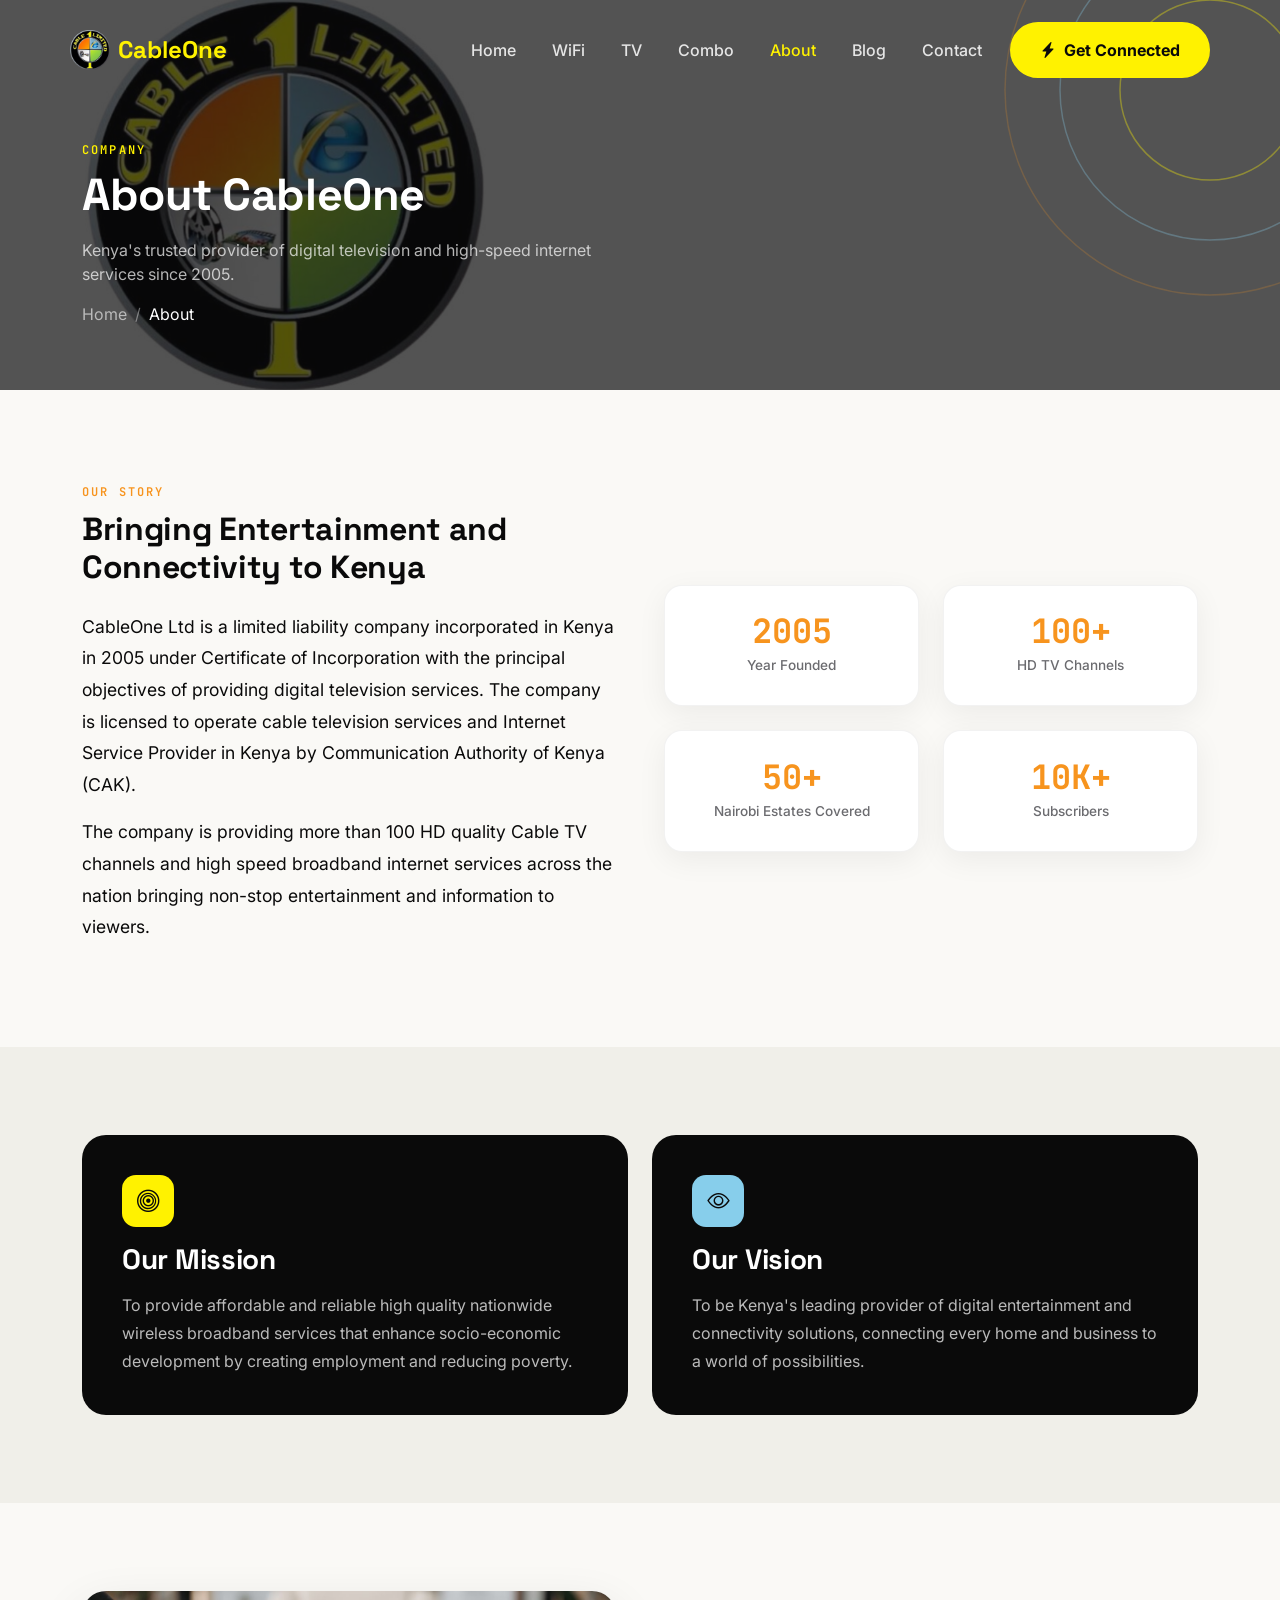
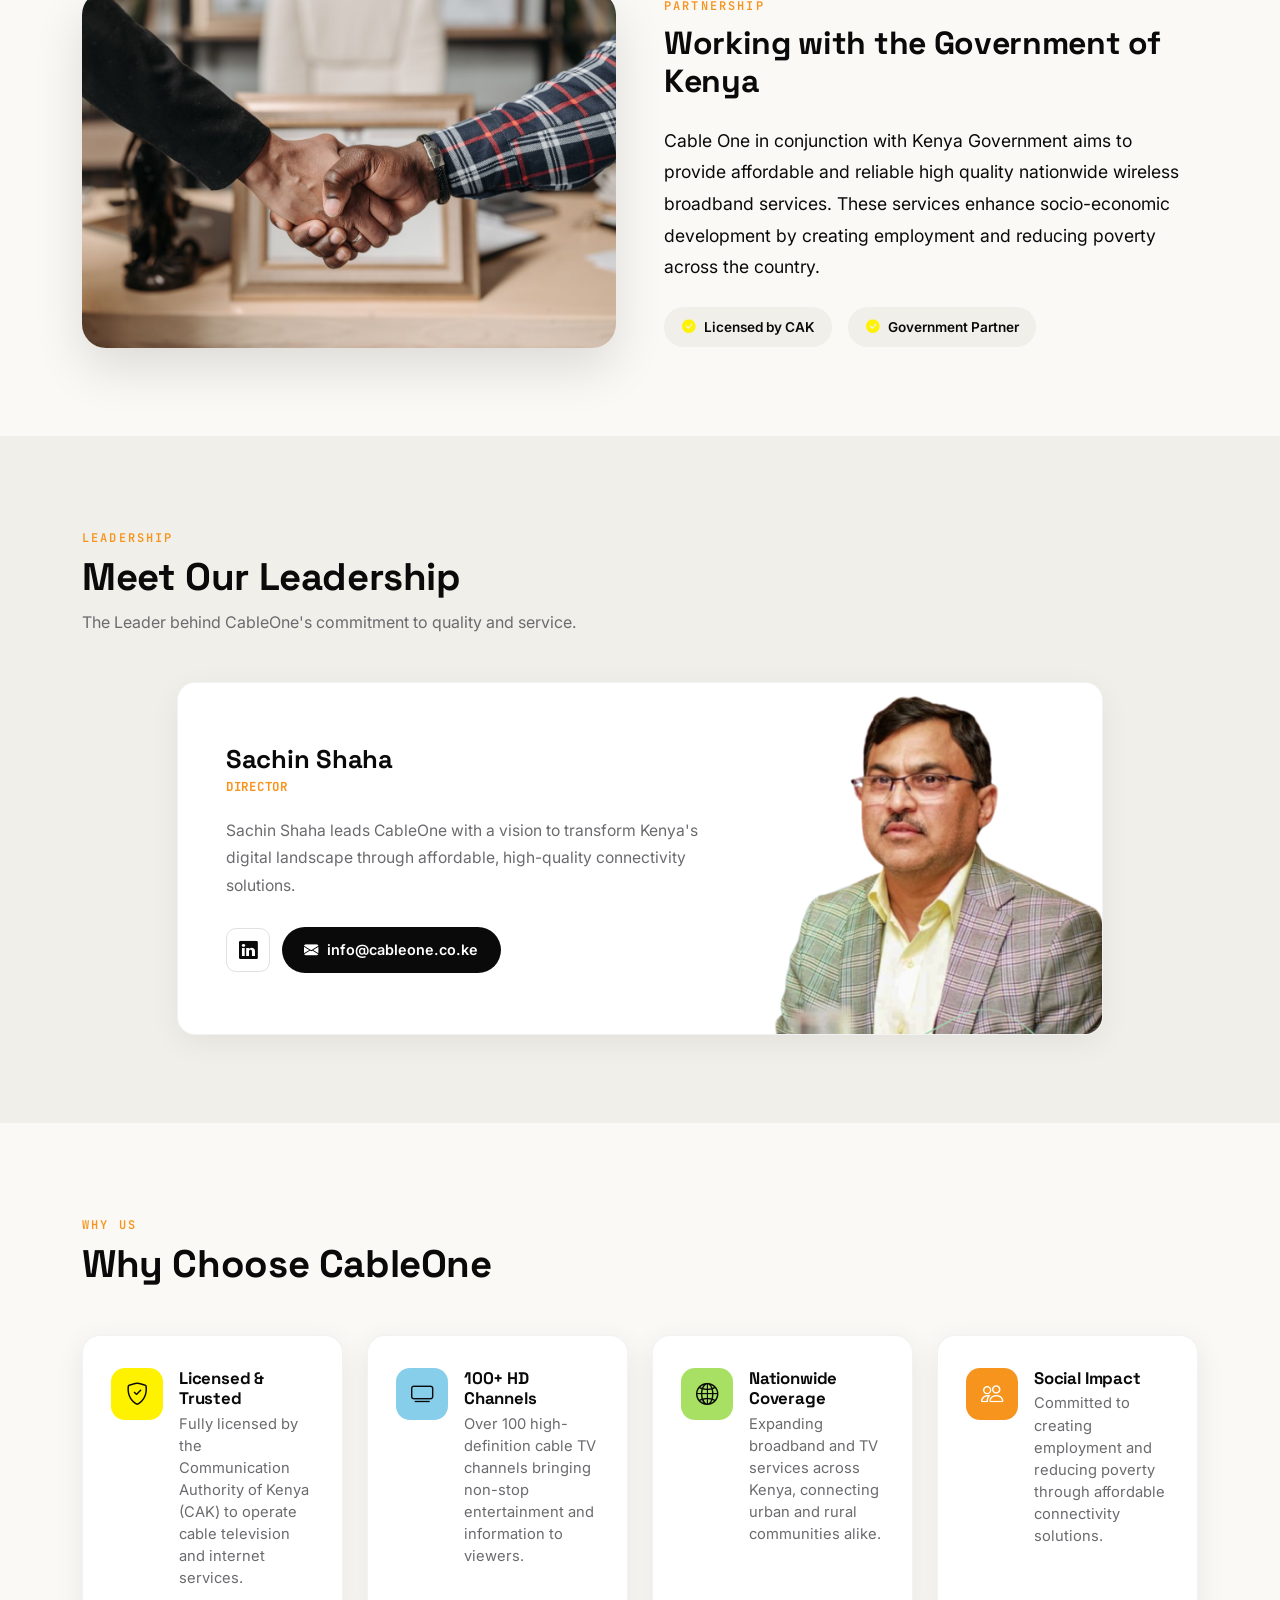
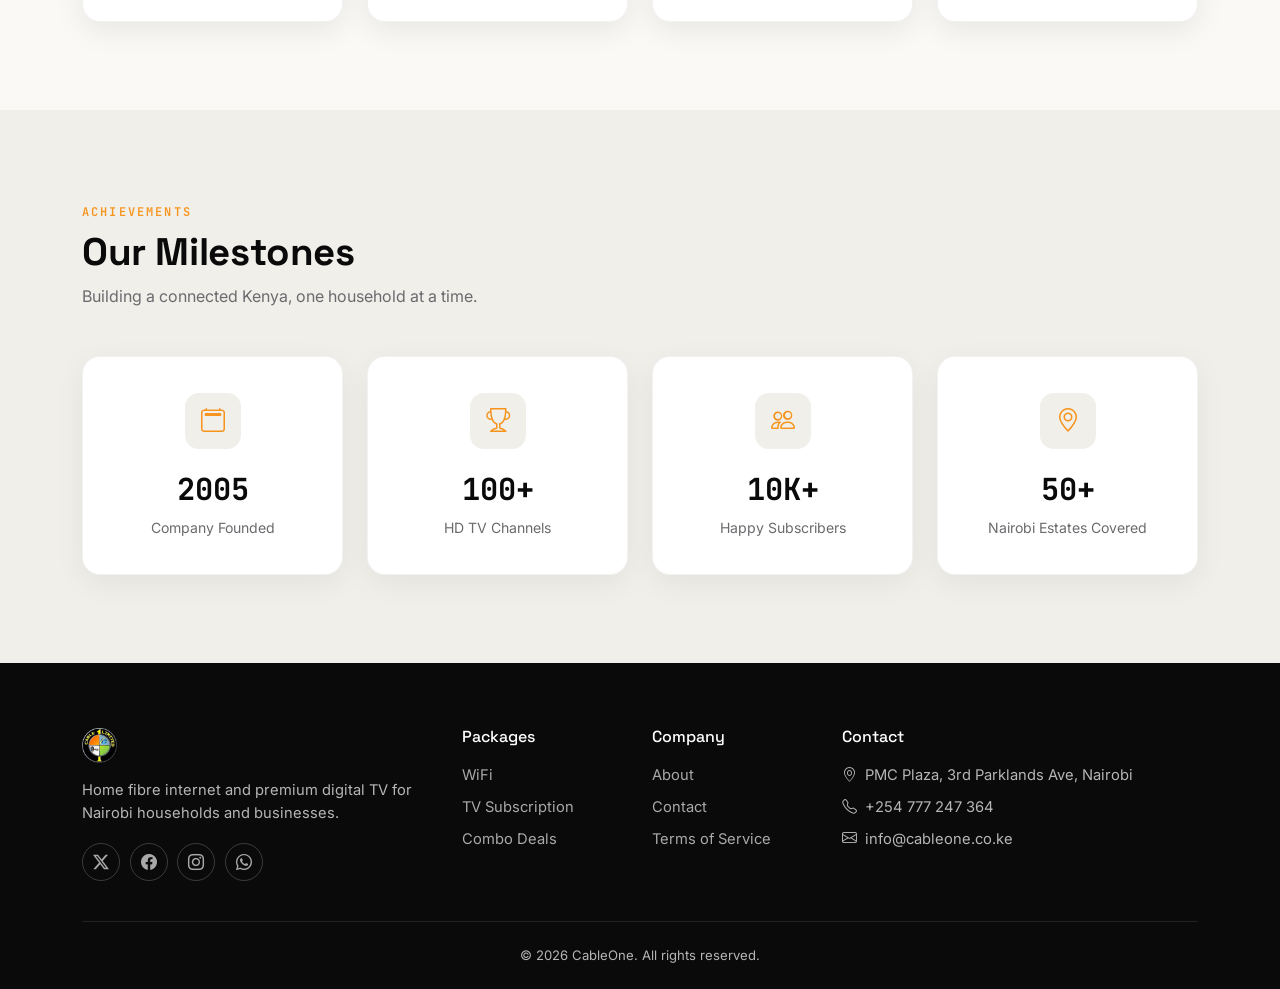
==== commit c9bbedbd: "Blog Pagees Added" ====
--- a/about.html
+++ b/about.html
@@ -17,7 +17,7 @@
 
   <link href="https://cdn.jsdelivr.net/npm/bootstrap@5.3.3/dist/css/bootstrap.min.css" rel="stylesheet">
   <link rel="stylesheet" href="https://cdn.jsdelivr.net/npm/bootstrap-icons@1.11.3/font/bootstrap-icons.css">
-  <link href="assets/css/style.css" rel="stylesheet">
+  <link href="assets/css/style.css?v=2" rel="stylesheet">
 </head>
 <body>
 
@@ -45,6 +45,7 @@
           <li class="nav-item"><a class="nav-link" href="tv.html">TV</a></li>
           <li class="nav-item"><a class="nav-link" href="combo.html">Combo</a></li>
           <li class="nav-item"><a class="nav-link active" href="about.html">About</a></li>
+          <li class="nav-item"><a class="nav-link" href="blogs.html">Blog</a></li>
           <li class="nav-item"><a class="nav-link" href="index.html#contact">Contact</a></li>
           <li class="nav-item ms-lg-2 mt-2 mt-lg-0">
             <a class="btn-c1-primary" href="index.html#packages"><i class="bi bi-lightning-charge-fill"></i> Get Connected</a>
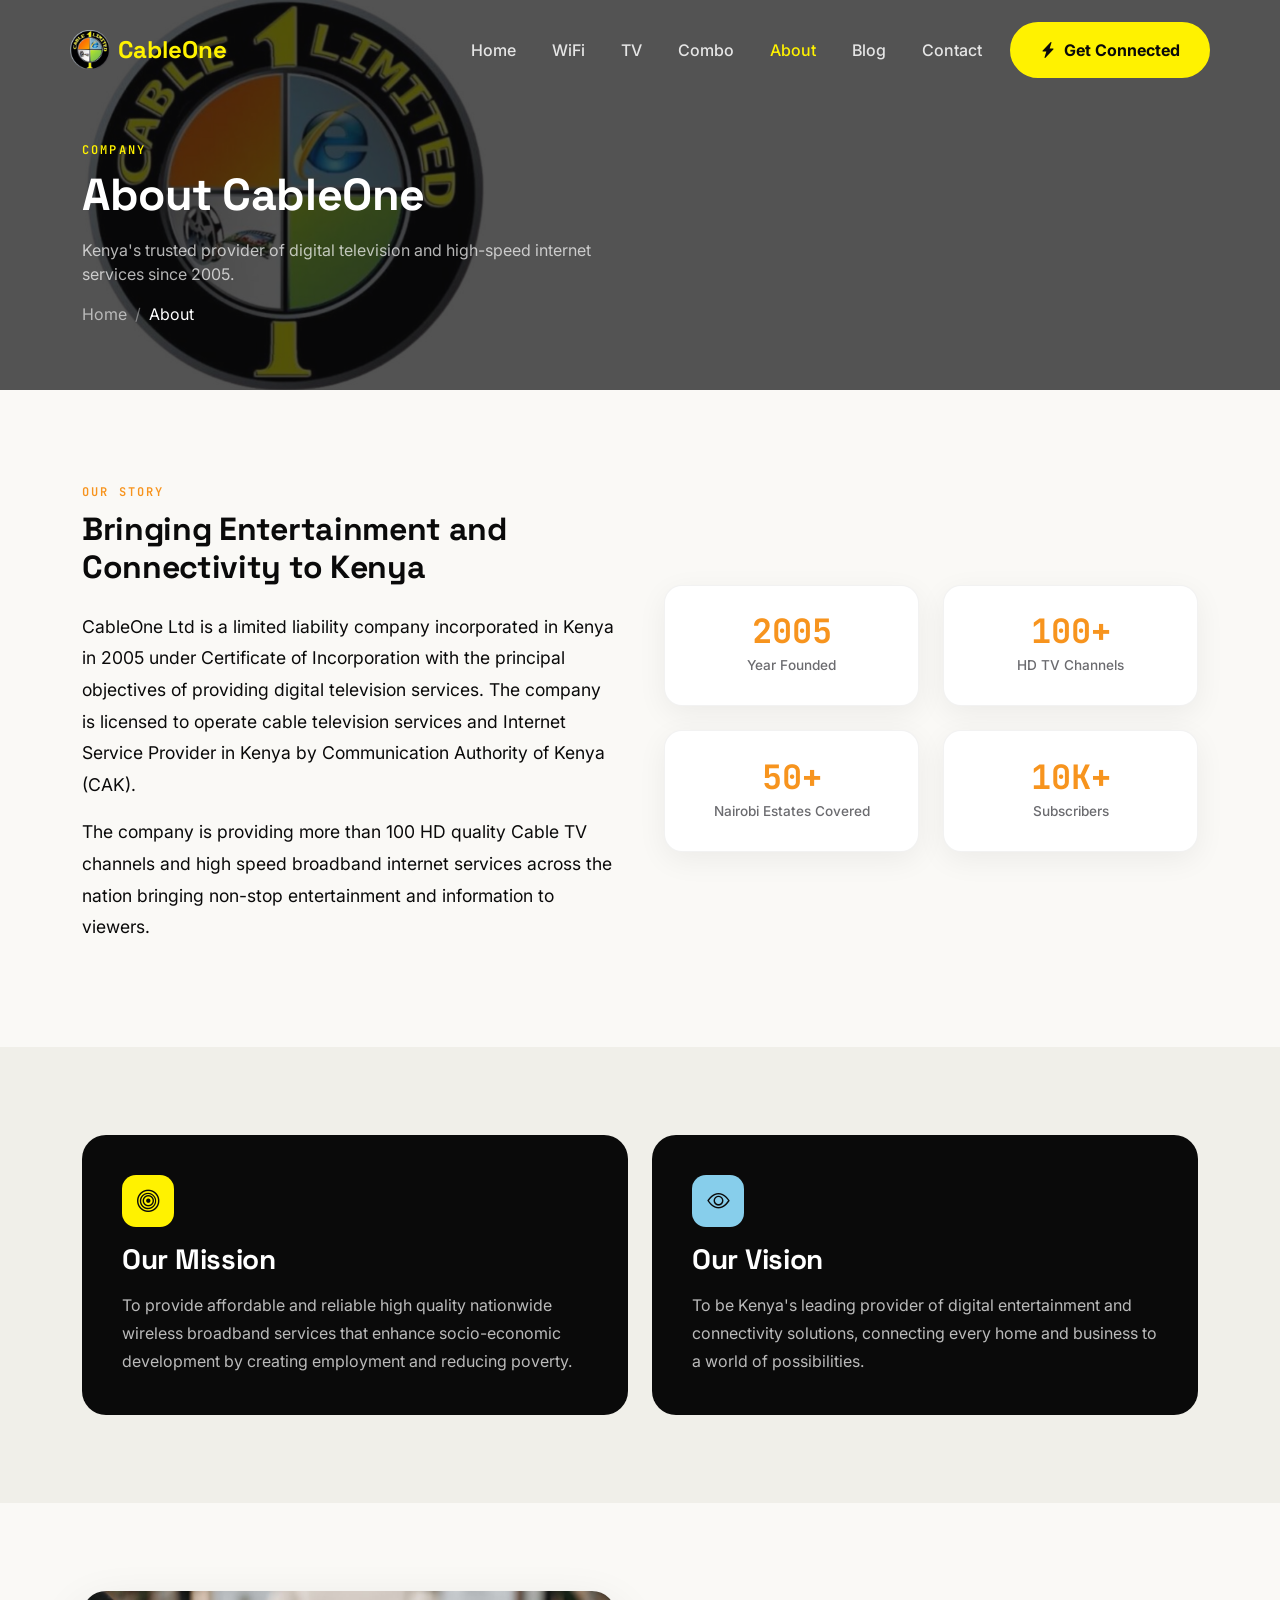
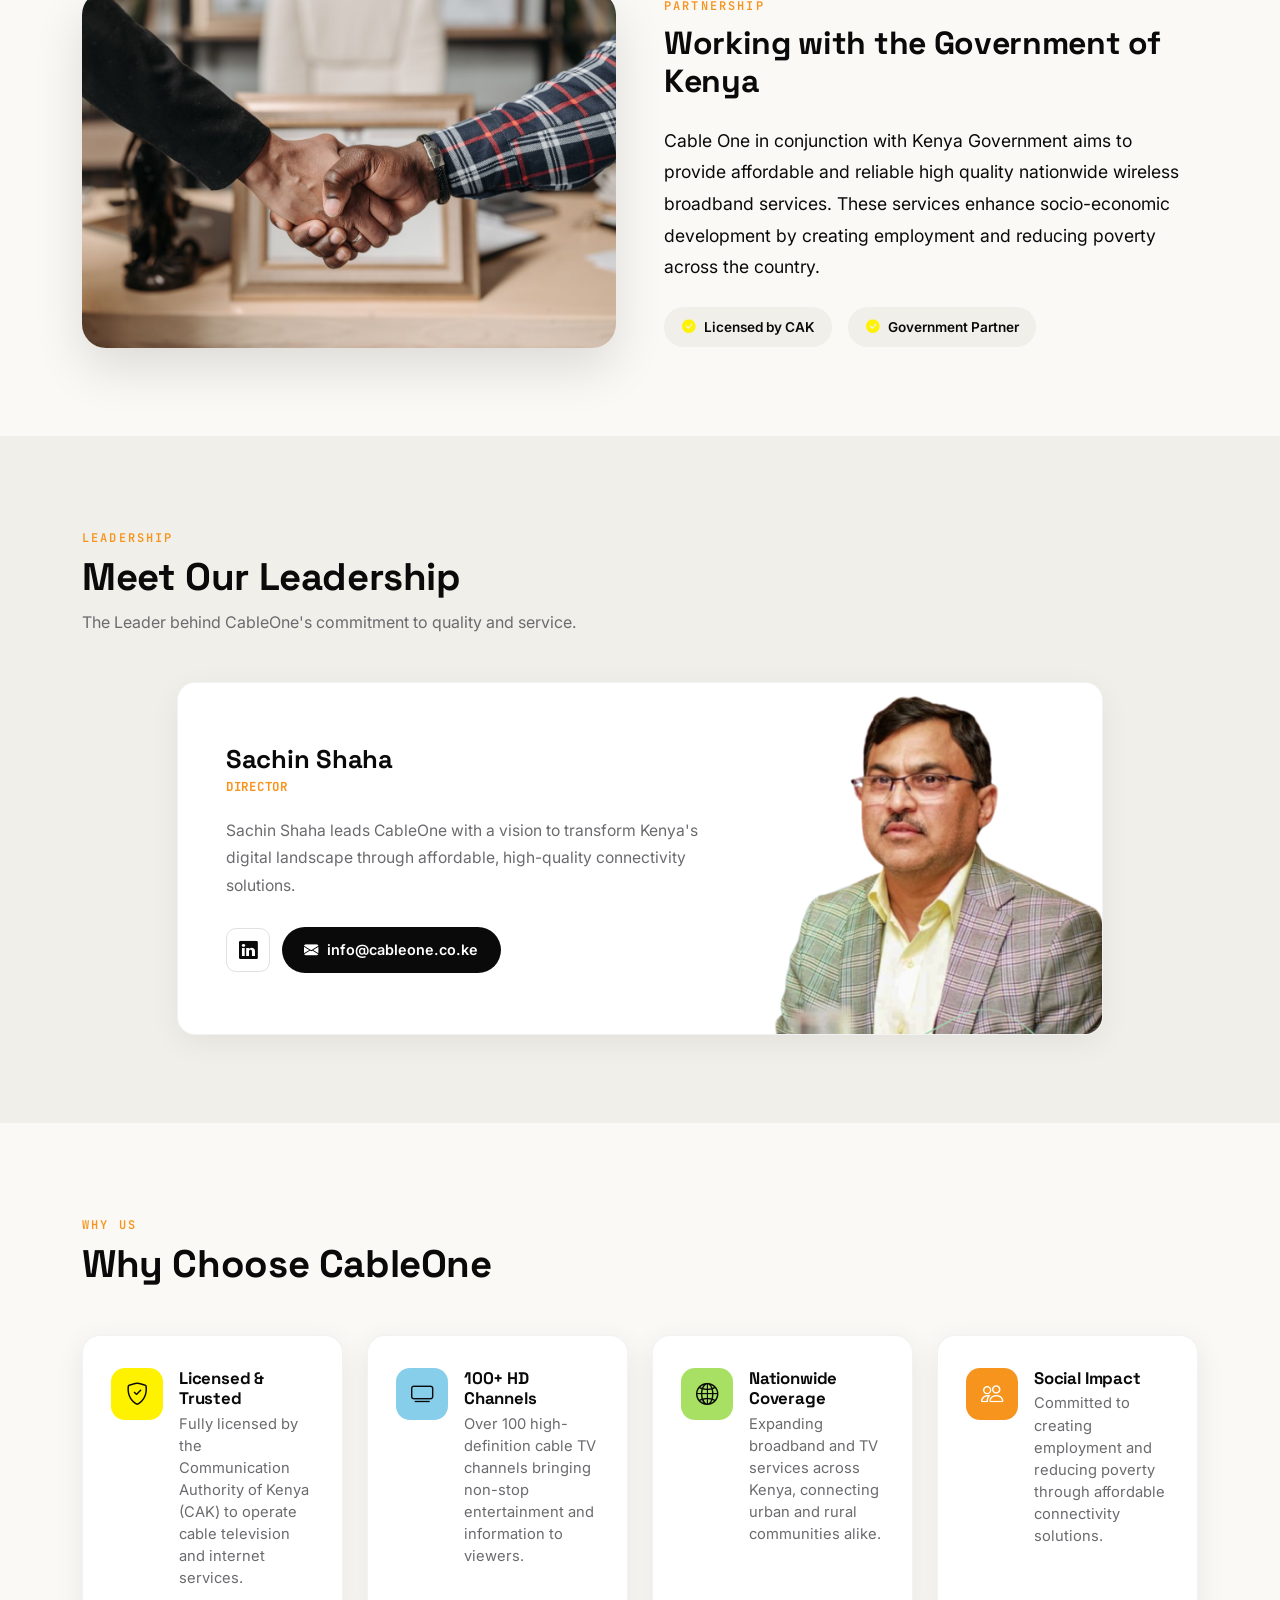
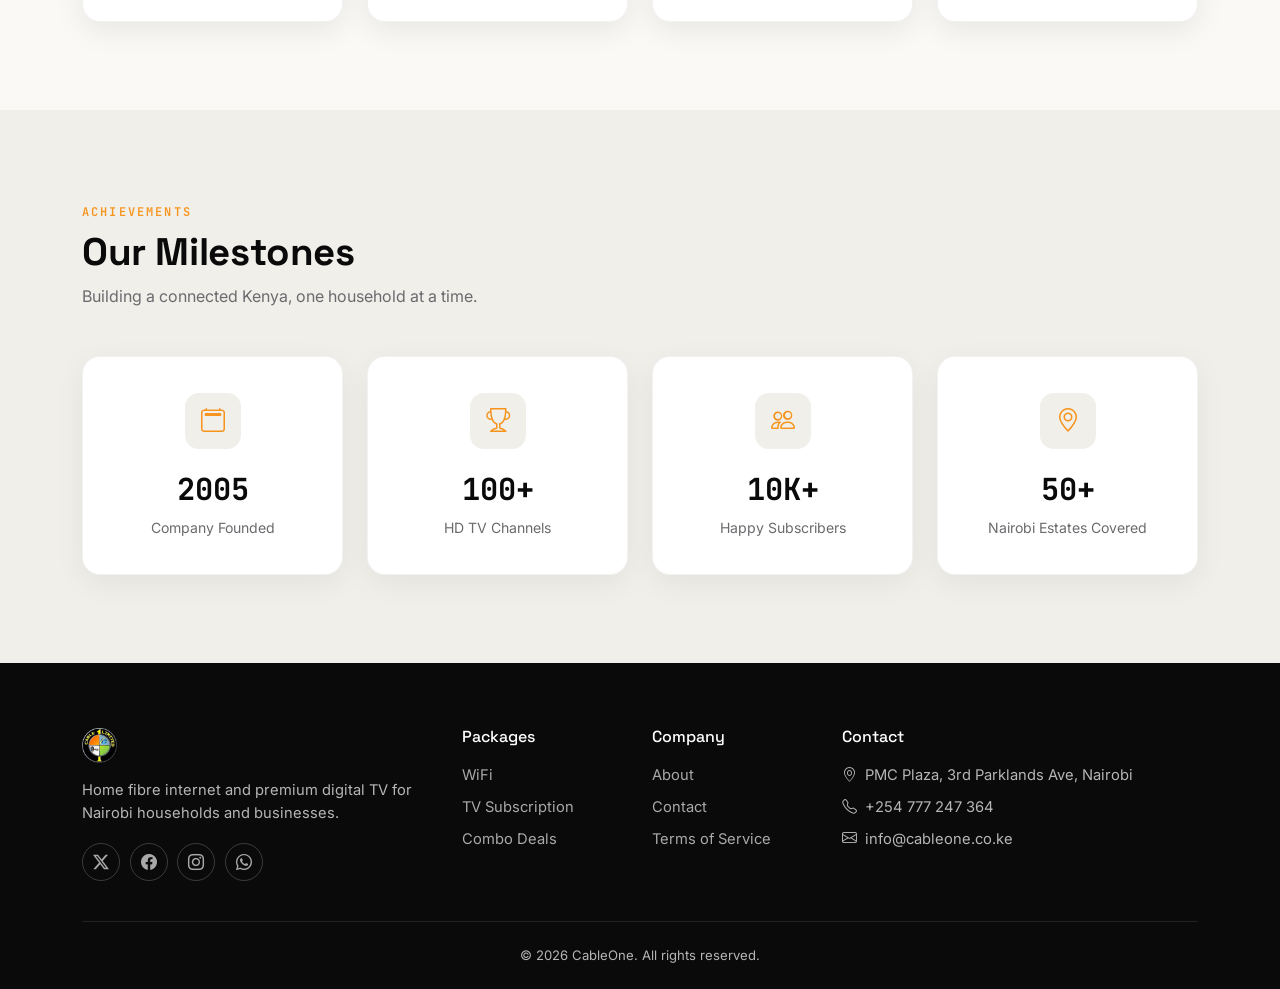
==== commit 9ca4576d: "Circles Removal" ====
--- a/about.html
+++ b/about.html
@@ -58,11 +58,11 @@
   <!-- Hero -->
   <section class="page-hero" style="background-image: url('assets/img/about-us.jpeg'); background-size: cover; background-position: center; position: relative;">
     <div style="position: absolute; top: 0; left: 0; width: 100%; height: 100%; background: rgba(10, 10, 10, 0.7); z-index: 0;"></div>
-    <svg class="signal-arcs" viewBox="0 0 420 420" xmlns="http://www.w3.org/2000/svg" style="z-index: 1;">
+    <!--<svg class="signal-arcs" viewBox="0 0 420 420" xmlns="http://www.w3.org/2000/svg" style="z-index: 1;">
       <circle cx="210" cy="210" r="90" fill="none" stroke="#fff200" stroke-width="1.5" opacity="0.35"></circle>
       <circle cx="210" cy="210" r="150" fill="none" stroke="#87ceeb" stroke-width="1.5" opacity="0.3"></circle>
       <circle cx="210" cy="210" r="205" fill="none" stroke="#f7941e" stroke-width="1.5" opacity="0.2"></circle>
-    </svg>
+    </svg>-->
     <div class="container position-relative" style="z-index: 2;">
       <span class="eyebrow on-dark">Company</span>
       <h1 class="mt-2 mb-3" style="font-size:clamp(2rem,4vw,2.8rem);">About CableOne</h1>
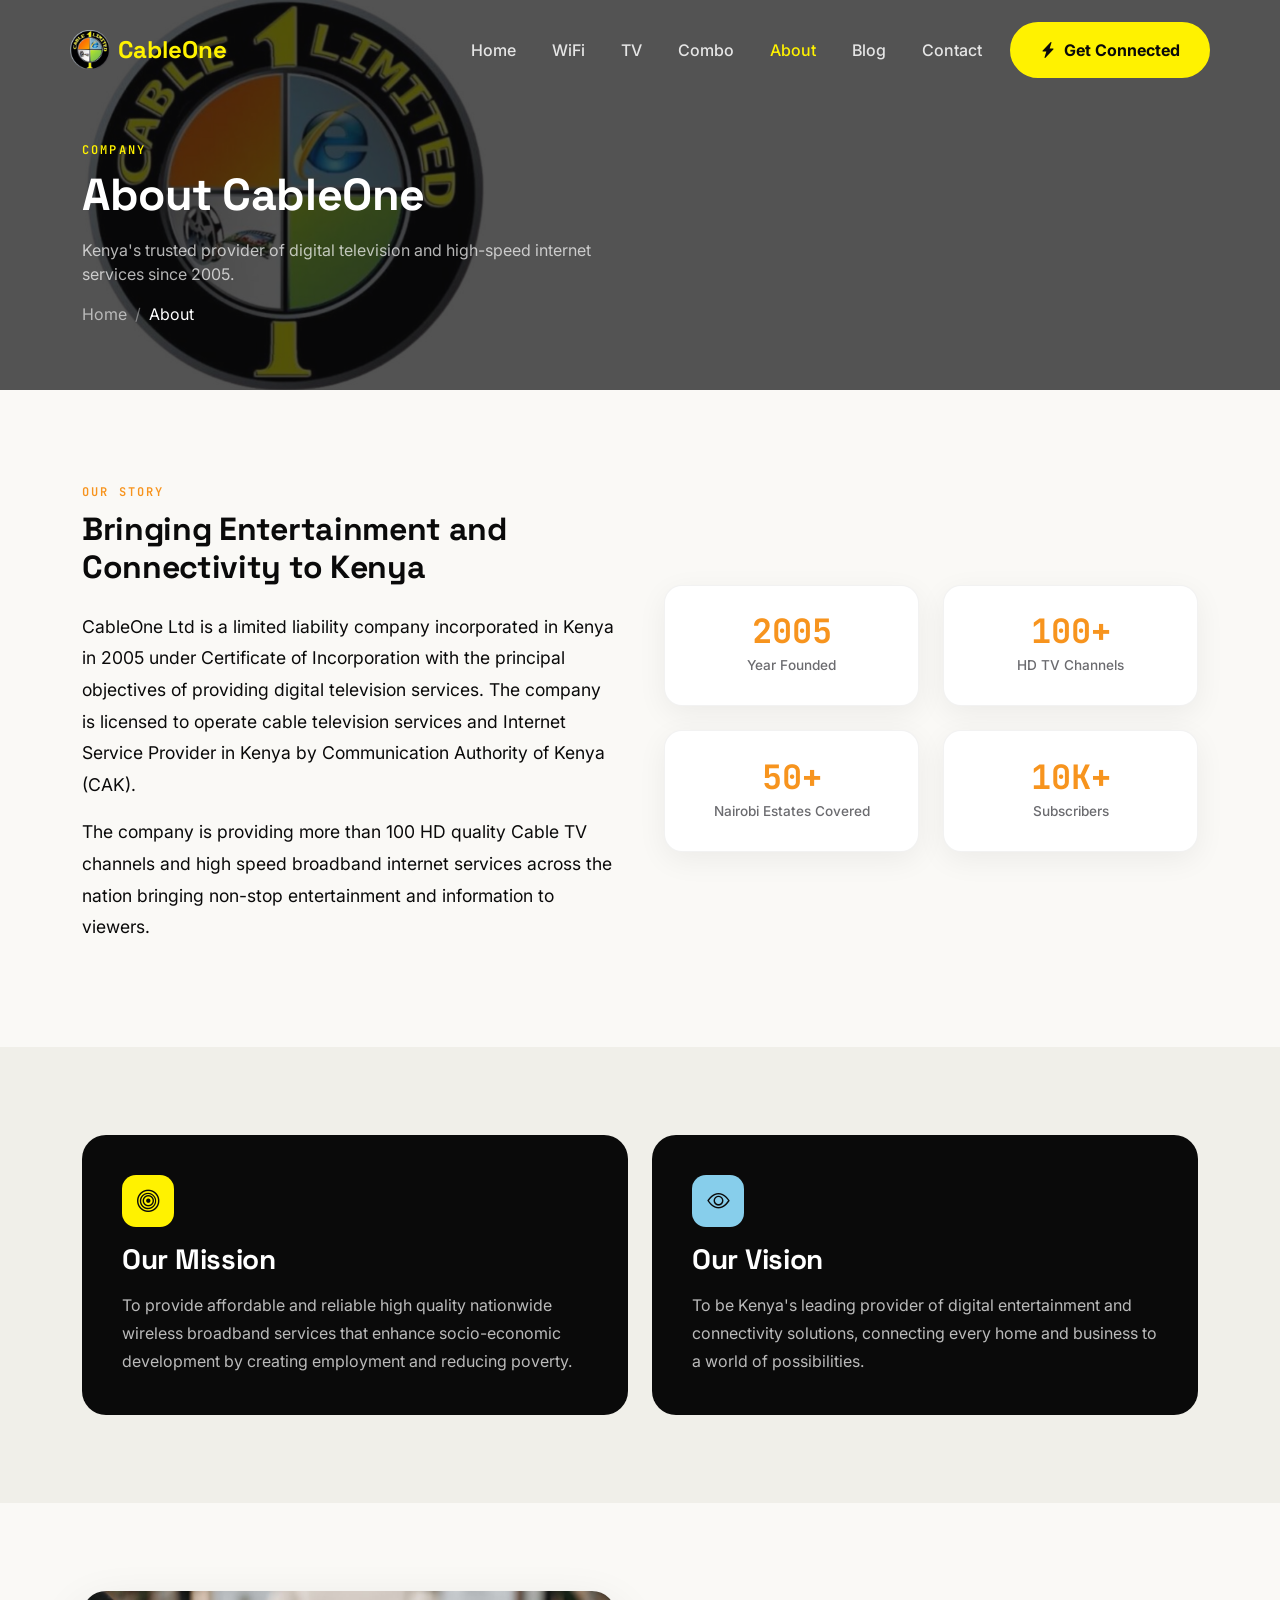
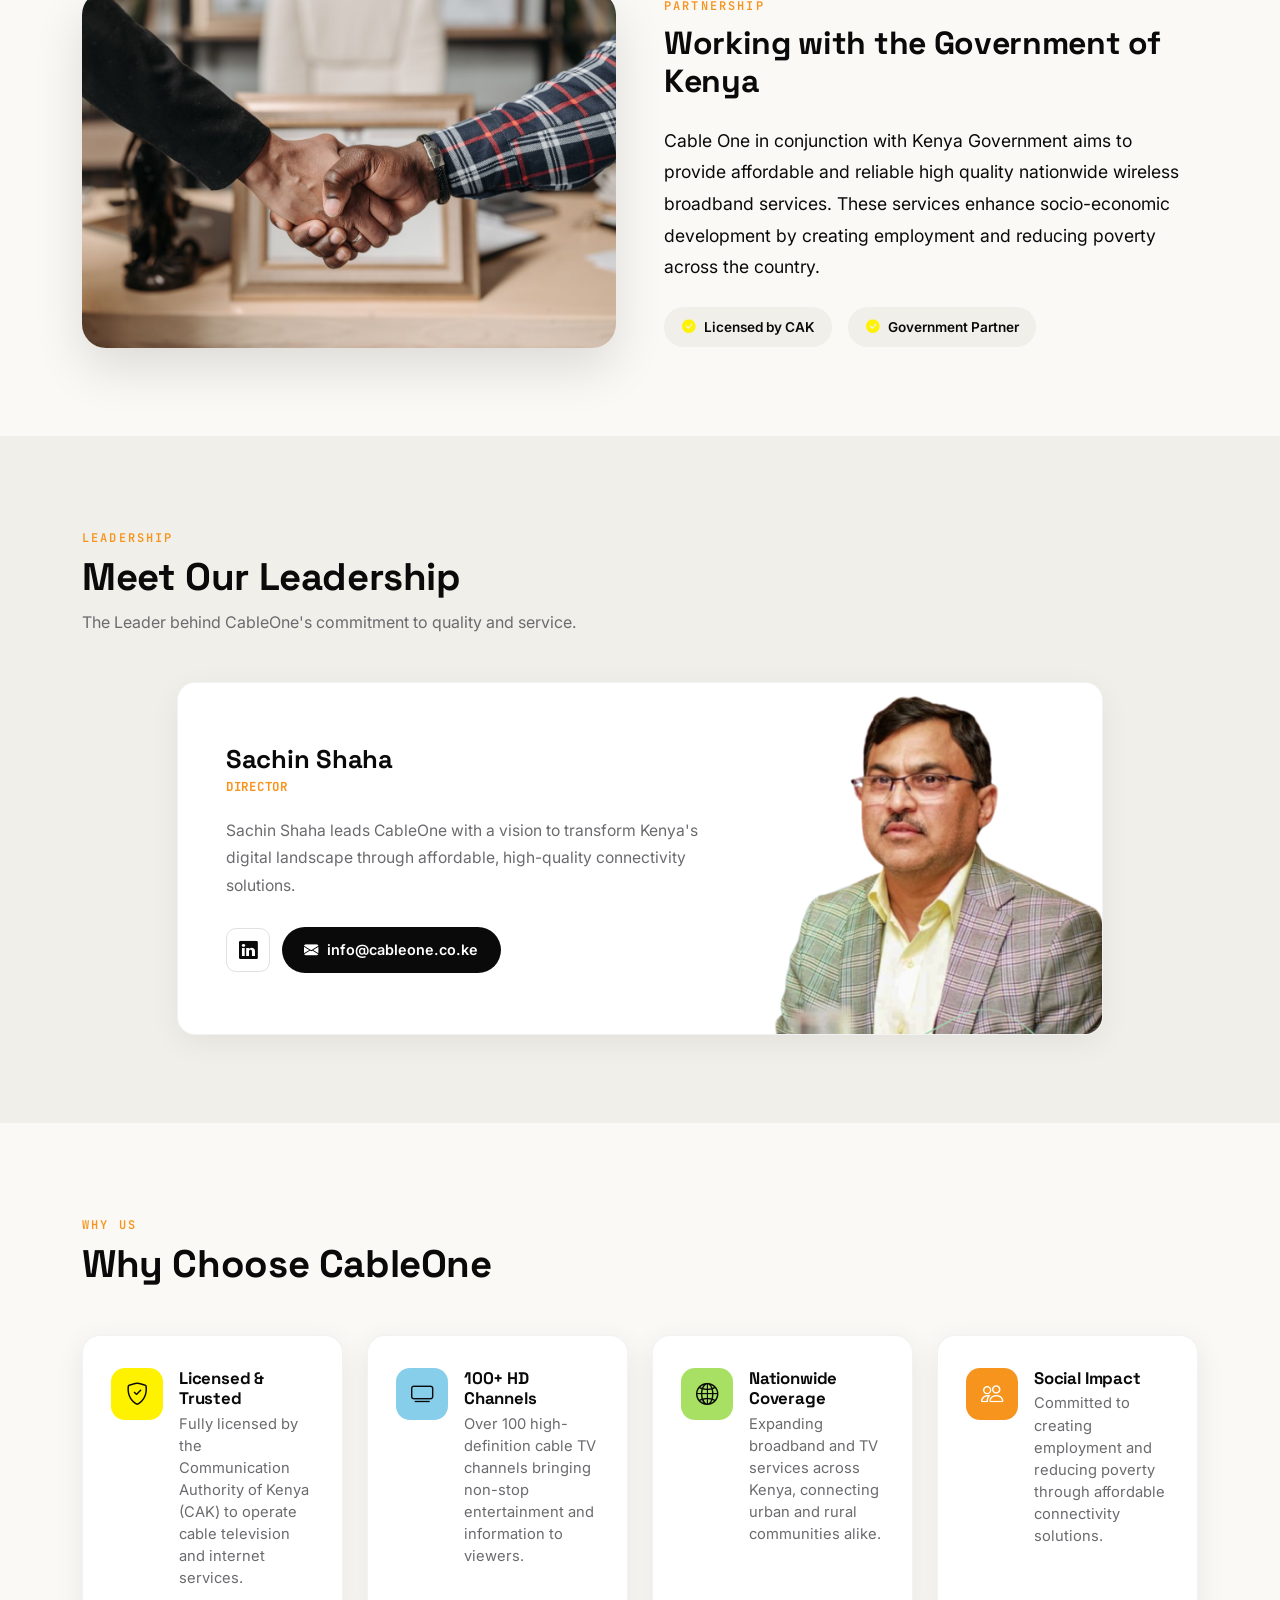
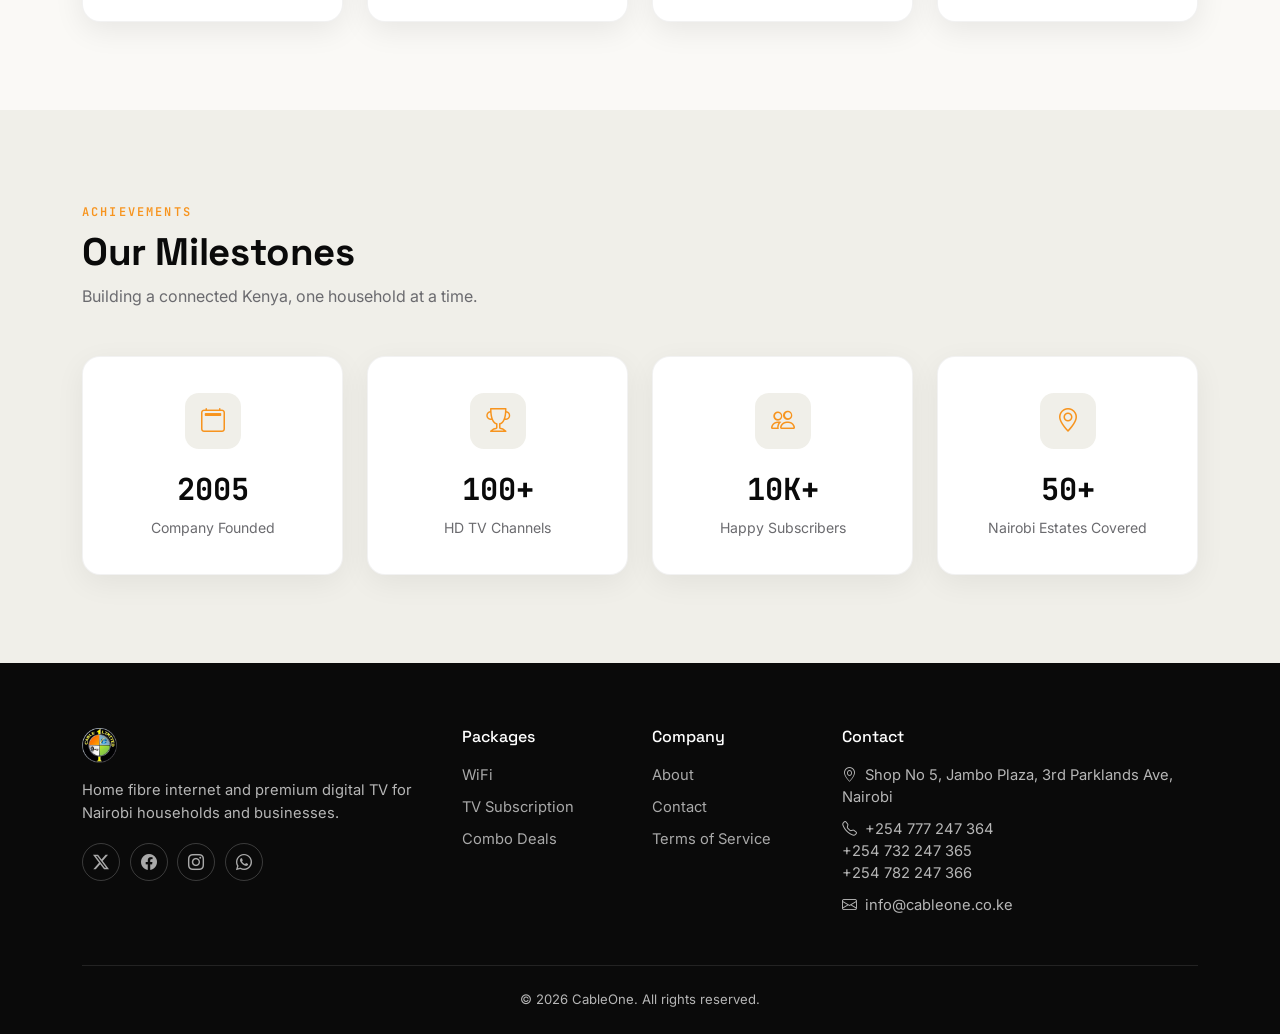
==== commit ab121e58: "Footer Update" ====
--- a/about.html
+++ b/about.html
@@ -296,8 +296,8 @@
           <p style="font-size:0.92rem;">Home fibre internet and premium digital TV for Nairobi households and businesses.</p>
           <div class="social-links">
             <a href="#" aria-label="Twitter"><i class="bi bi-twitter-x"></i></a>
-            <a href="#" aria-label="Facebook"><i class="bi bi-facebook"></i></a>
-            <a href="#" aria-label="Instagram"><i class="bi bi-instagram"></i></a>
+            <a href="https://www.facebook.com/CableOneKe/" aria-label="Facebook" target="_blank"><i class="bi bi-facebook"></i></a>
+            <a href="https://www.instagram.com/cableone_tv/" aria-label="Instagram" target="_blank"><i class="bi bi-instagram"></i></a>
             <a href="https://wa.me/254703700706" aria-label="WhatsApp" target="_blank" rel="noopener"><i class="bi bi-whatsapp"></i></a>
           </div>
         </div>
@@ -320,8 +320,10 @@
         <div class="col-lg-4 col-md-12">
           <h5>Contact</h5>
           <ul>
-            <li><i class="bi bi-geo-alt me-1"></i> PMC Plaza, 3rd Parklands Ave, Nairobi</li>
-            <li><i class="bi bi-telephone me-1"></i> +254 777 247 364</li>
+            <li><i class="bi bi-geo-alt me-1"></i> Shop No 5, Jambo Plaza, 3rd Parklands Ave, Nairobi</li>
+            <li><i class="bi bi-telephone me-1"></i> +254 777 247 364<br>
+              +254 732 247 365<br>
+              +254 782 247 366</li>
             <li><i class="bi bi-envelope me-1"></i> info@cableone.co.ke</li>
           </ul>
         </div>
--- a/assets/css/style.css
+++ b/assets/css/style.css
@@ -697,6 +697,21 @@
 .scroll-top.active { opacity: 1; visibility: visible; transform: translateY(0); }
 @media (max-width: 767.98px) { .scroll-top { bottom: 4.6rem; } }
 
+/* -------------------- WhatsApp float -------------------- */
+.whatsapp-float {
+  position: fixed; left: 1.25rem; bottom: 1.25rem;
+  width: 52px; height: 52px; border-radius: 50%;
+  display: flex; align-items: center; justify-content: center;
+  background: #25D366;
+  box-shadow: 0 4px 14px rgba(0, 0, 0, 0.25);
+  z-index: 998;
+  transition: transform 0.2s ease;
+  margin-bottom: 10px;
+}
+.whatsapp-float:hover { transform: scale(1.08); }
+.whatsapp-float img { width: 50px; height: 50px; }
+@media (max-width: 767.98px) { .whatsapp-float { bottom: 4.6rem; } }
+
 /* -------------------- About page -------------------- */
 .icon-badge {
   flex: none;
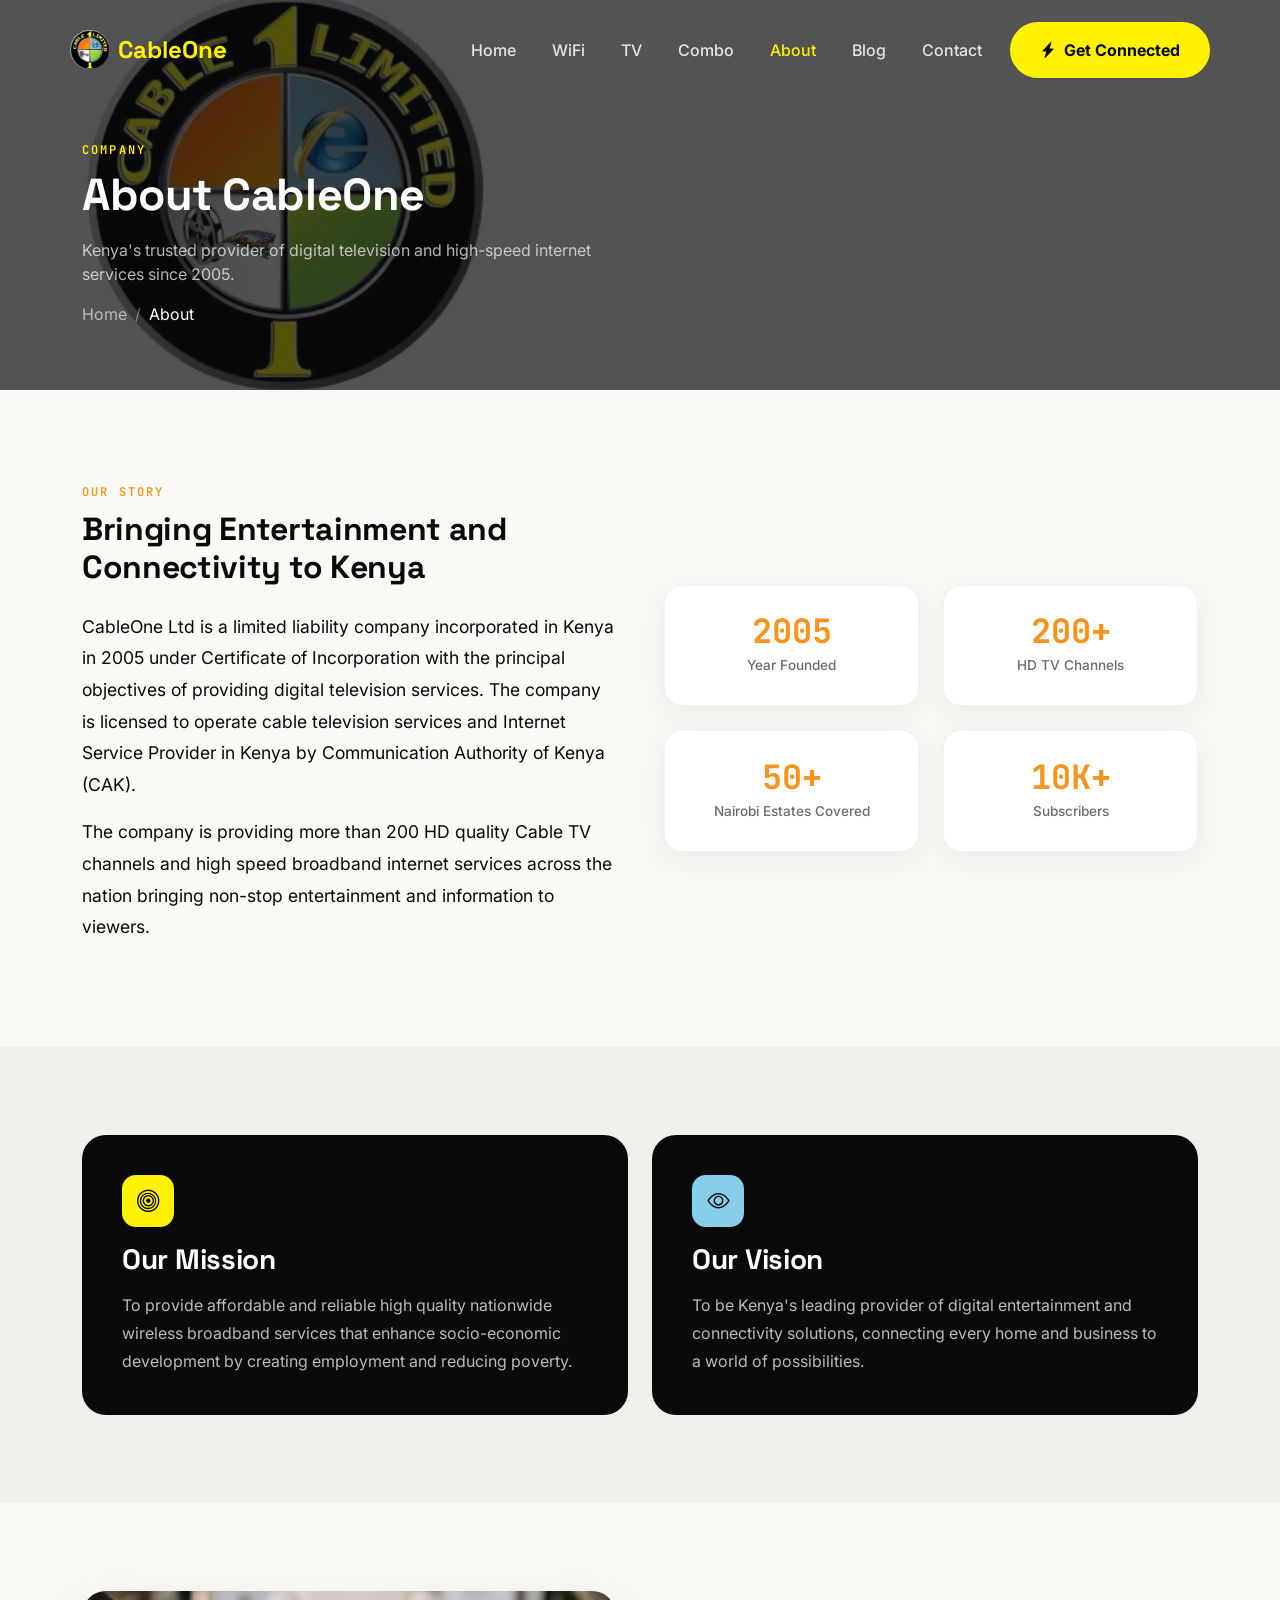
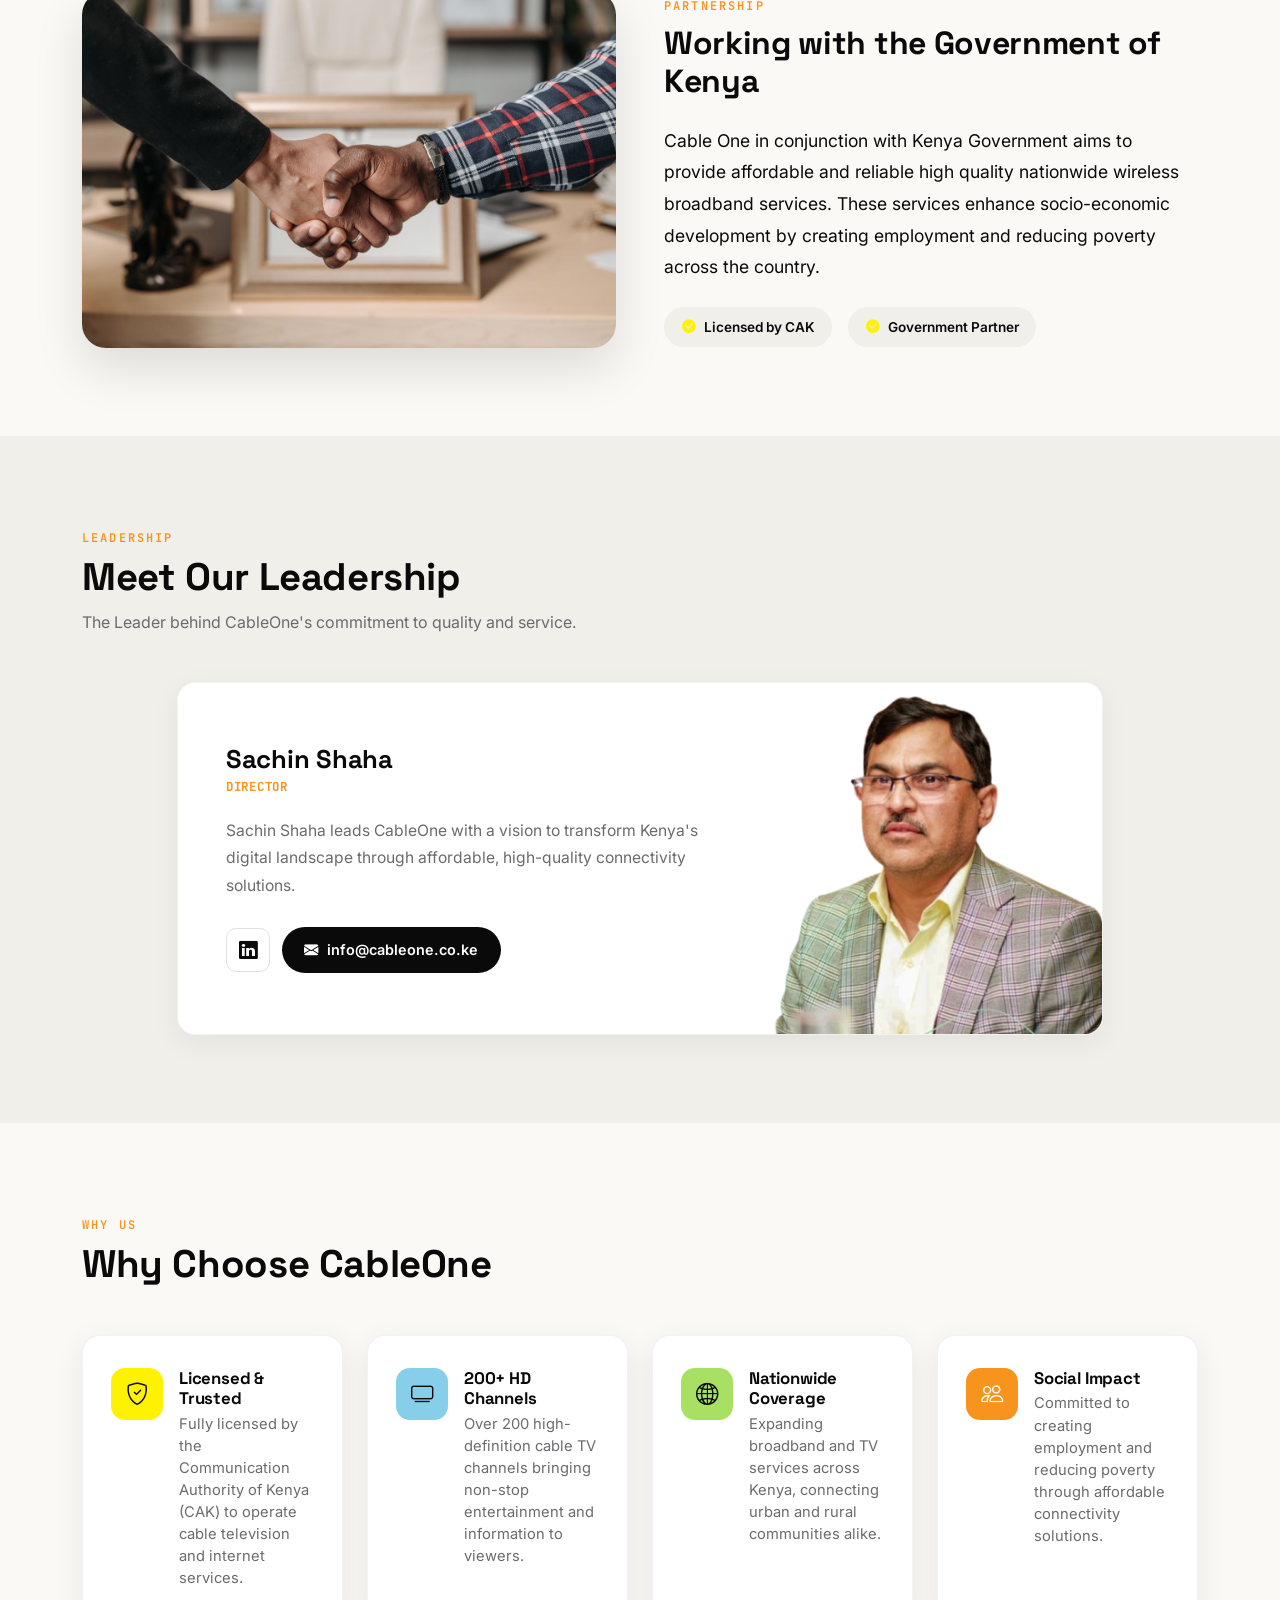
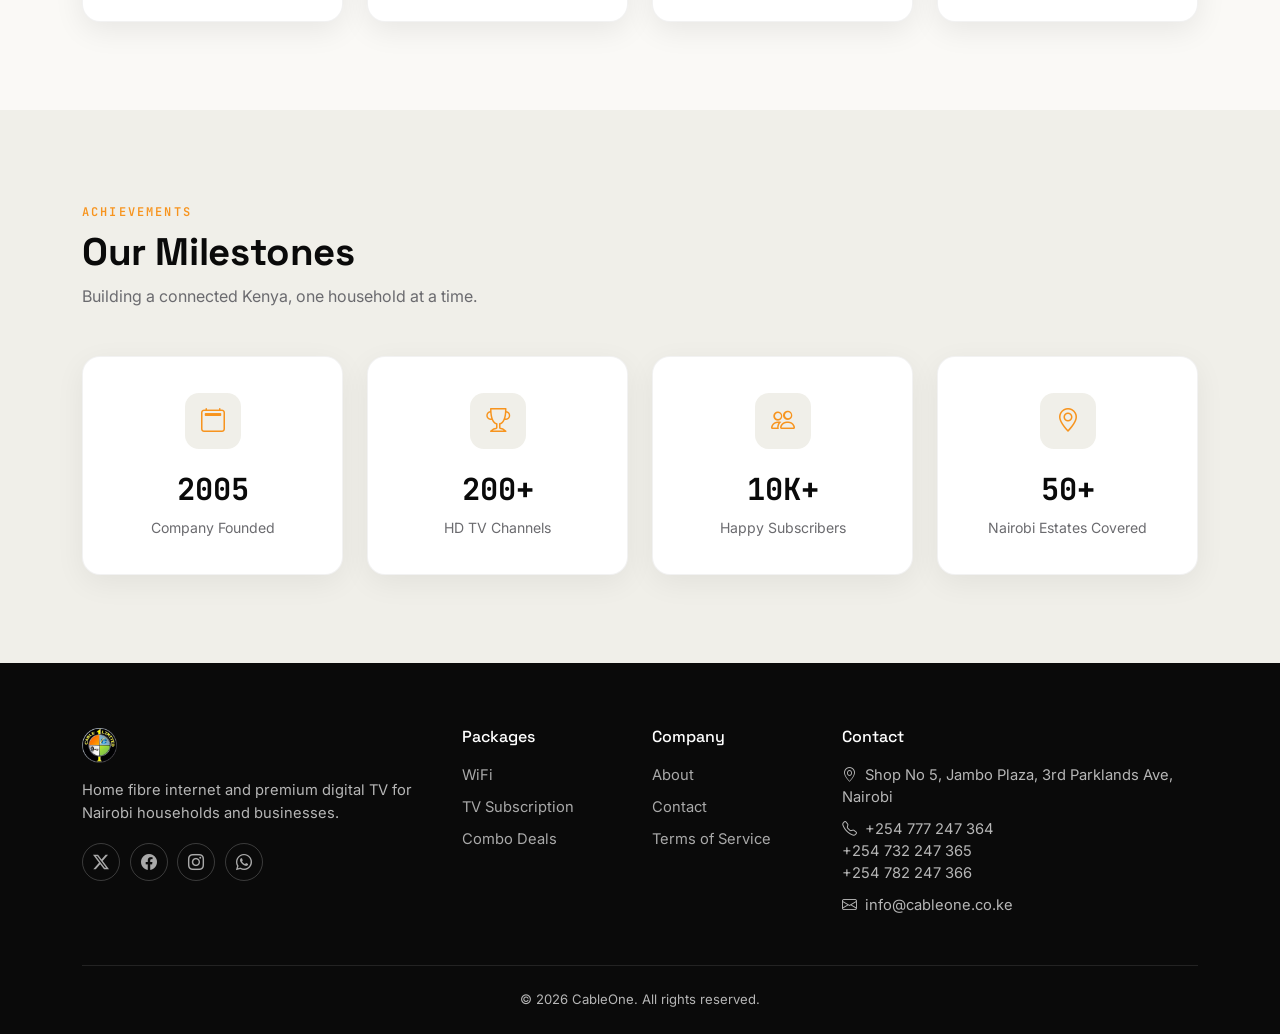
==== commit 702c4991: "LinkedIn Updates for Sachin" ====
--- a/about.html
+++ b/about.html
@@ -3,7 +3,7 @@
 <head>
   <meta charset="utf-8">
   <meta name="viewport" content="width=device-width, initial-scale=1.0">
-  <title>About Us — CableOne</title>
+  <title>About Us | CableOne</title>
   <meta name="description" content="Cable One Ltd is a leading provider of digital television and high-speed internet services in Kenya since 2005.">
 
   <!-- Favicon -->
@@ -84,7 +84,7 @@
           <span class="eyebrow">Our Story</span>
           <h2 class="mt-2 mb-4">Bringing Entertainment and Connectivity to Kenya</h2>
           <p style="font-size:1.1rem; line-height:1.8;">CableOne Ltd is a limited liability company incorporated in Kenya in 2005 under Certificate of Incorporation with the principal objectives of providing digital television services. The company is licensed to operate cable television services and Internet Service Provider in Kenya by Communication Authority of Kenya (CAK).</p>
-          <p style="font-size:1.1rem; line-height:1.8;">The company is providing more than 100 HD quality Cable TV channels and high speed broadband internet services across the nation bringing non-stop entertainment and information to viewers.</p>
+          <p style="font-size:1.1rem; line-height:1.8;">The company is providing more than 200 HD quality Cable TV channels and high speed broadband internet services across the nation bringing non-stop entertainment and information to viewers.</p>
         </div>
         <div class="col-lg-6">
           <div class="row g-4">
@@ -96,7 +96,7 @@
             </div>
             <div class="col-6">
               <div class="stat-card">
-                <div class="stat-number">100+</div>
+                <div class="stat-number">200+</div>
                 <div class="stat-label">HD TV Channels</div>
               </div>
             </div>
@@ -183,12 +183,12 @@
               <p class="leader-title">Director</p>
               <p class="leader-bio">Sachin Shaha leads CableOne with a vision to transform Kenya's digital landscape through affordable, high-quality connectivity solutions.</p>
               <div class="leader-social">
-                <a href="#" aria-label="LinkedIn" class="social-icon-btn"><i class="bi bi-linkedin"></i></a>
+                <a href="https://www.linkedin.com/in/sachin-shaha-b4a47922/" target="_blank" rel="noopener" aria-label="LinkedIn" class="social-icon-btn"><i class="bi bi-linkedin"></i></a>
                 <a href="mailto:info@cableone.co.ke" class="social-email-btn"><i class="bi bi-envelope-fill"></i> info@cableone.co.ke</a>
               </div>
             </div>
             <div class="leader-photo">
-              <img src="assets/img/SACHIN-2.png" alt="Sachin Shaha, Director of CableOne">
+              <a href="https://www.linkedin.com/in/sachin-shaha-b4a47922/" target="_blank" rel="noopener" aria-label="Sachin Shaha on LinkedIn"><img src="assets/img/SACHIN-2.png" alt="Sachin Shaha, Director of CableOne"></a>
             </div>
           </div>
         </div>
@@ -217,8 +217,8 @@
           <div class="why-card">
             <div class="icon-badge" style="background:var(--c1-blue);"><i class="bi bi-tv"></i></div>
             <div>
-              <h4>100+ HD Channels</h4>
-              <p>Over 100 high-definition cable TV channels bringing non-stop entertainment and information to viewers.</p>
+              <h4>200+ HD Channels</h4>
+              <p>Over 200 high-definition cable TV channels bringing non-stop entertainment and information to viewers.</p>
             </div>
           </div>
         </div>
@@ -263,7 +263,7 @@
         <div class="col-md-6 col-lg-3">
           <div class="achievement-card text-center">
             <div class="achievement-icon"><i class="bi bi-trophy"></i></div>
-            <div class="achievement-number">100+</div>
+            <div class="achievement-number">200+</div>
             <p class="achievement-label">HD TV Channels</p>
           </div>
         </div>
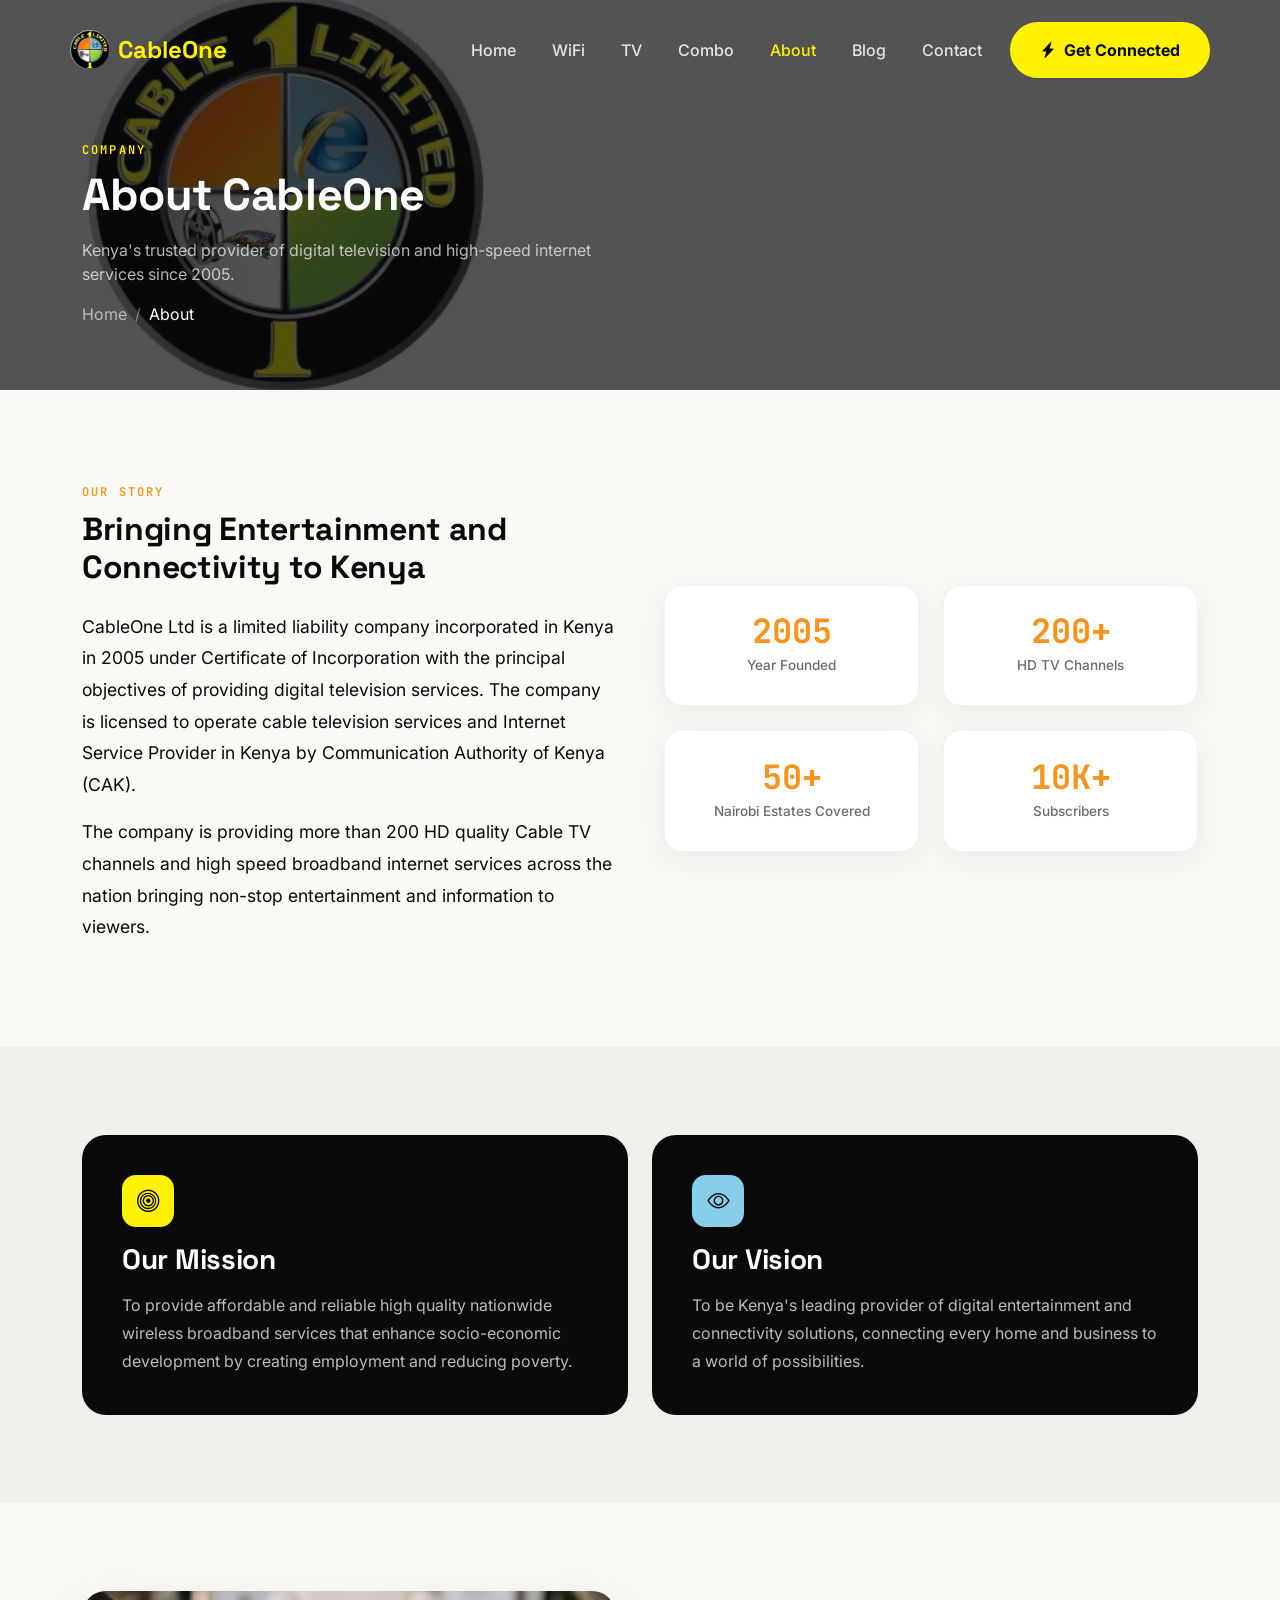
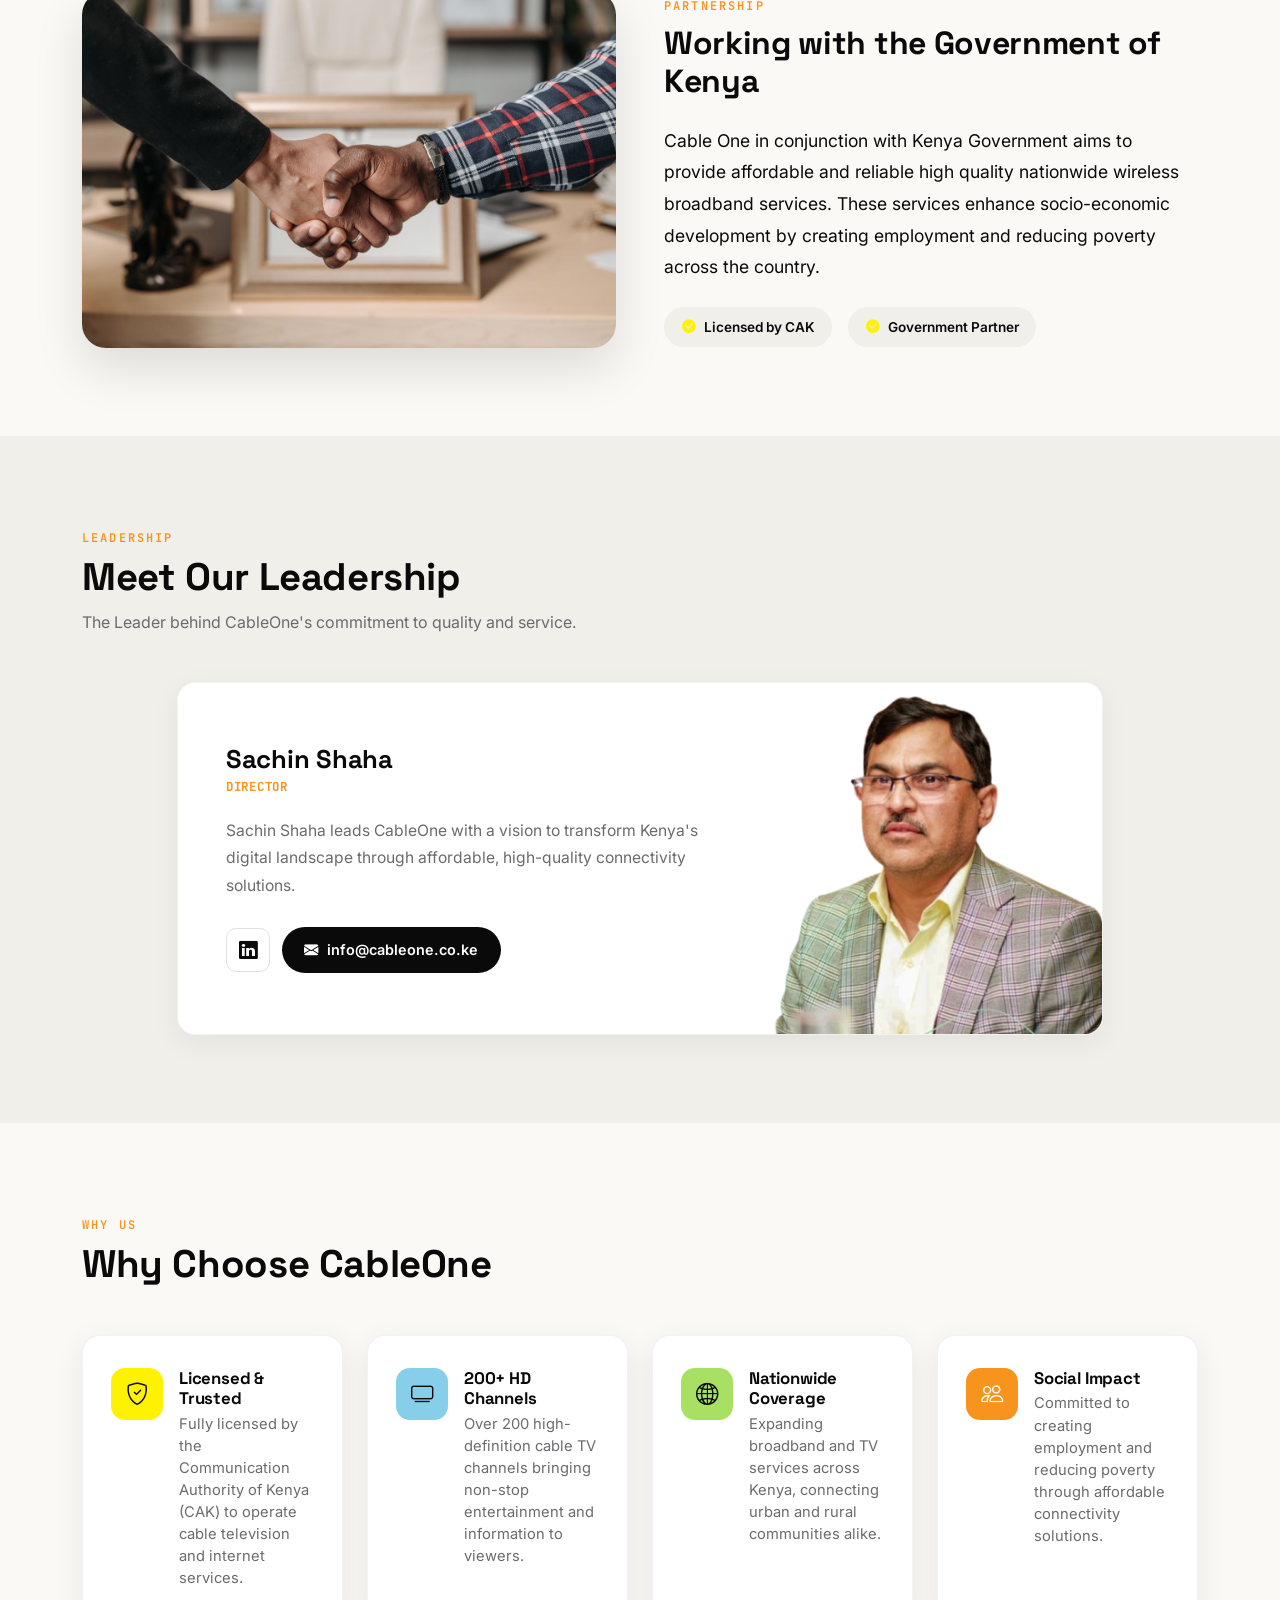
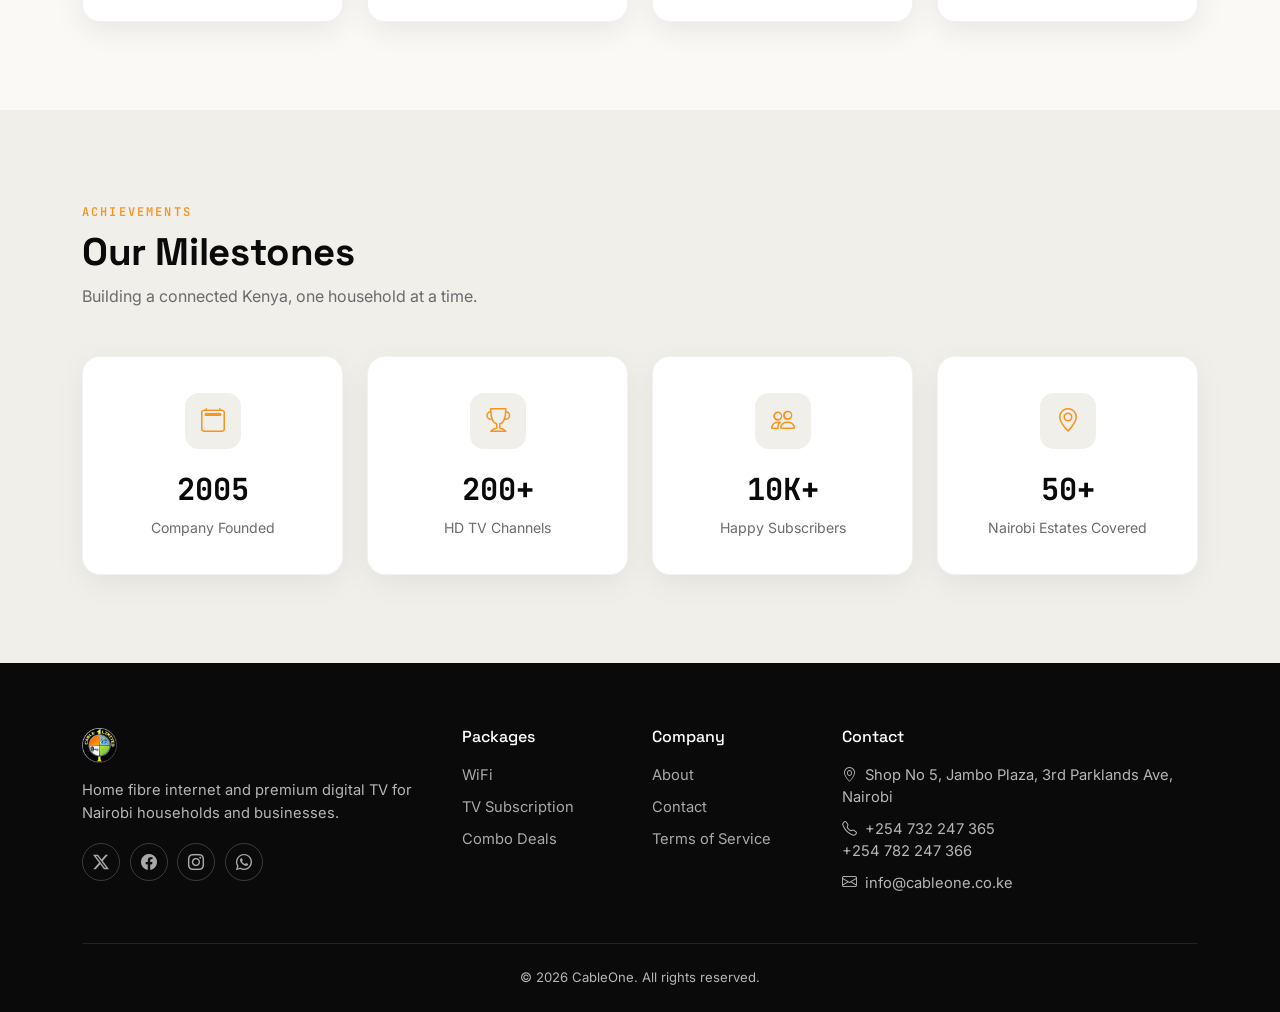
==== commit 45c8cbb2: "Remove +254777247364 from footers across all pages" ====
--- a/about.html
+++ b/about.html
@@ -321,8 +321,7 @@
           <h5>Contact</h5>
           <ul>
             <li><i class="bi bi-geo-alt me-1"></i> Shop No 5, Jambo Plaza, 3rd Parklands Ave, Nairobi</li>
-            <li><i class="bi bi-telephone me-1"></i> +254 777 247 364<br>
-              +254 732 247 365<br>
+            <li><i class="bi bi-telephone me-1"></i> +254 732 247 365<br>
               +254 782 247 366</li>
             <li><i class="bi bi-envelope me-1"></i> info@cableone.co.ke</li>
           </ul>
